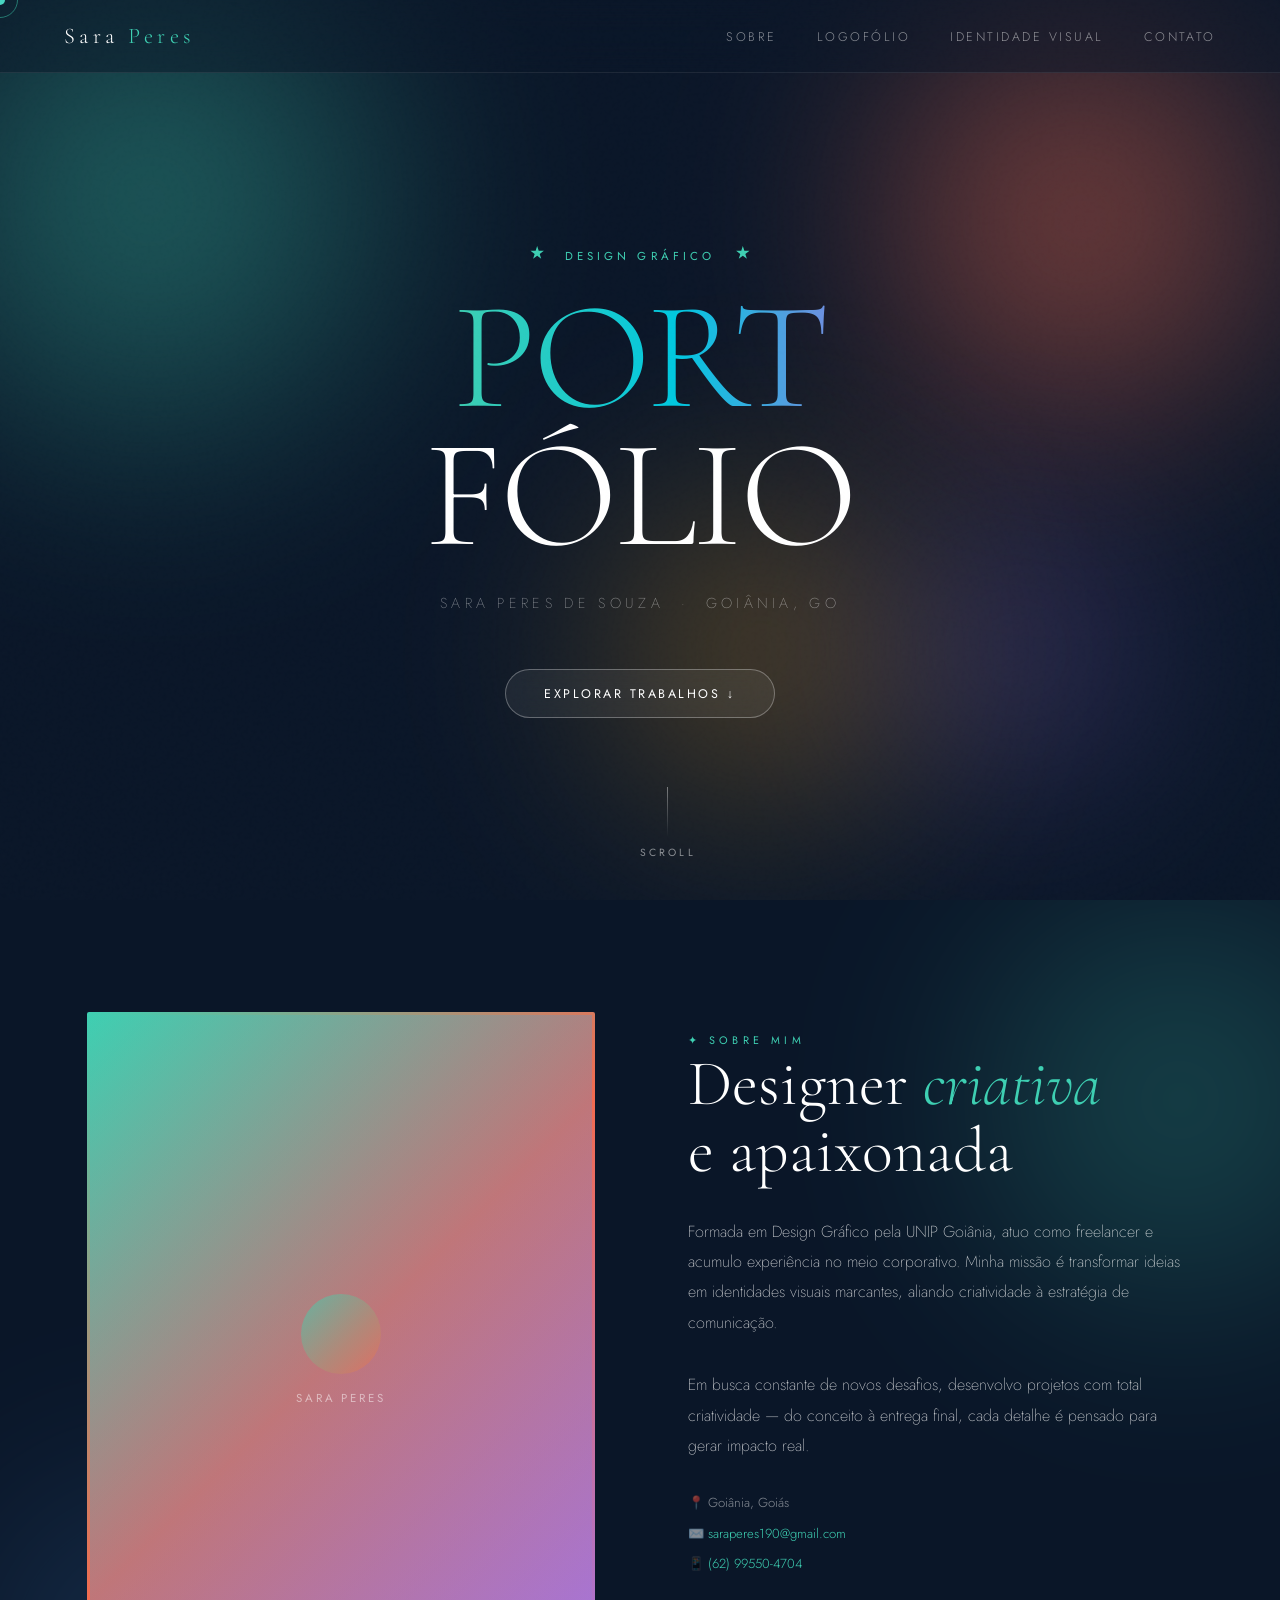
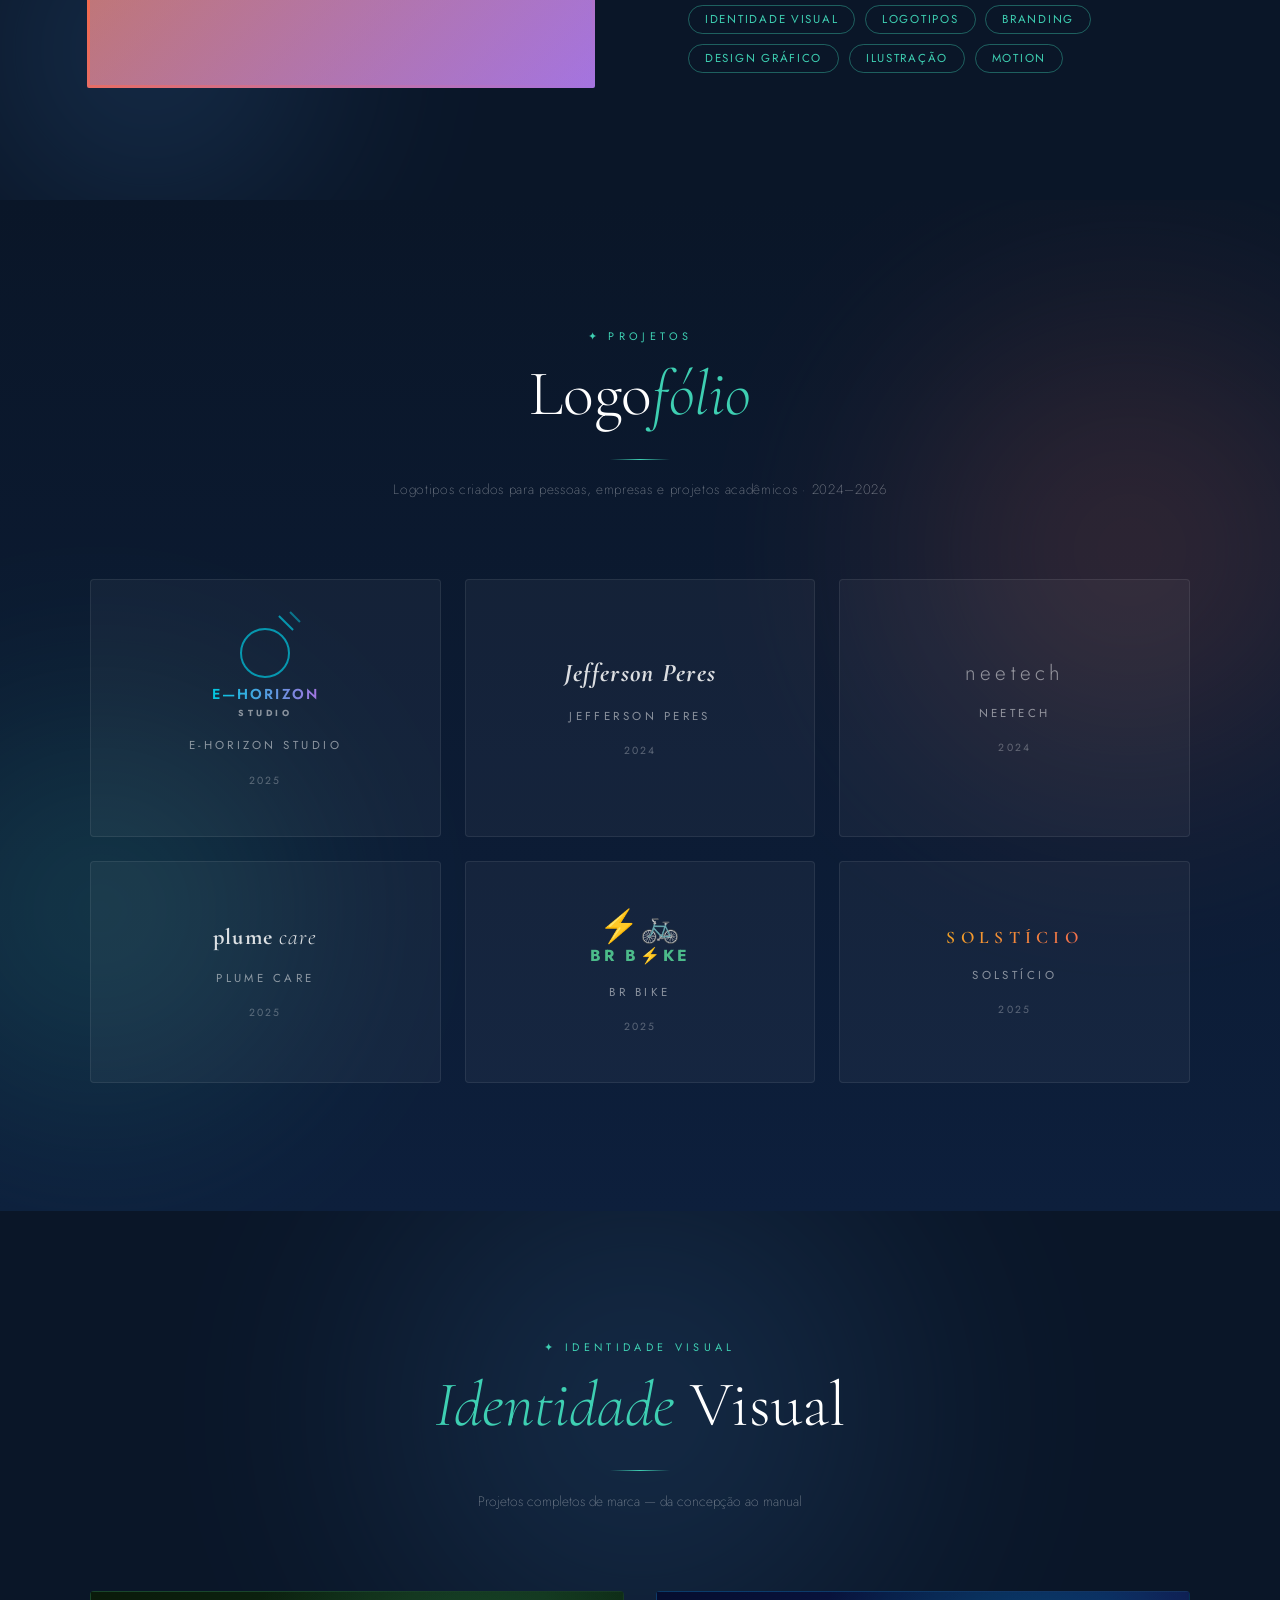
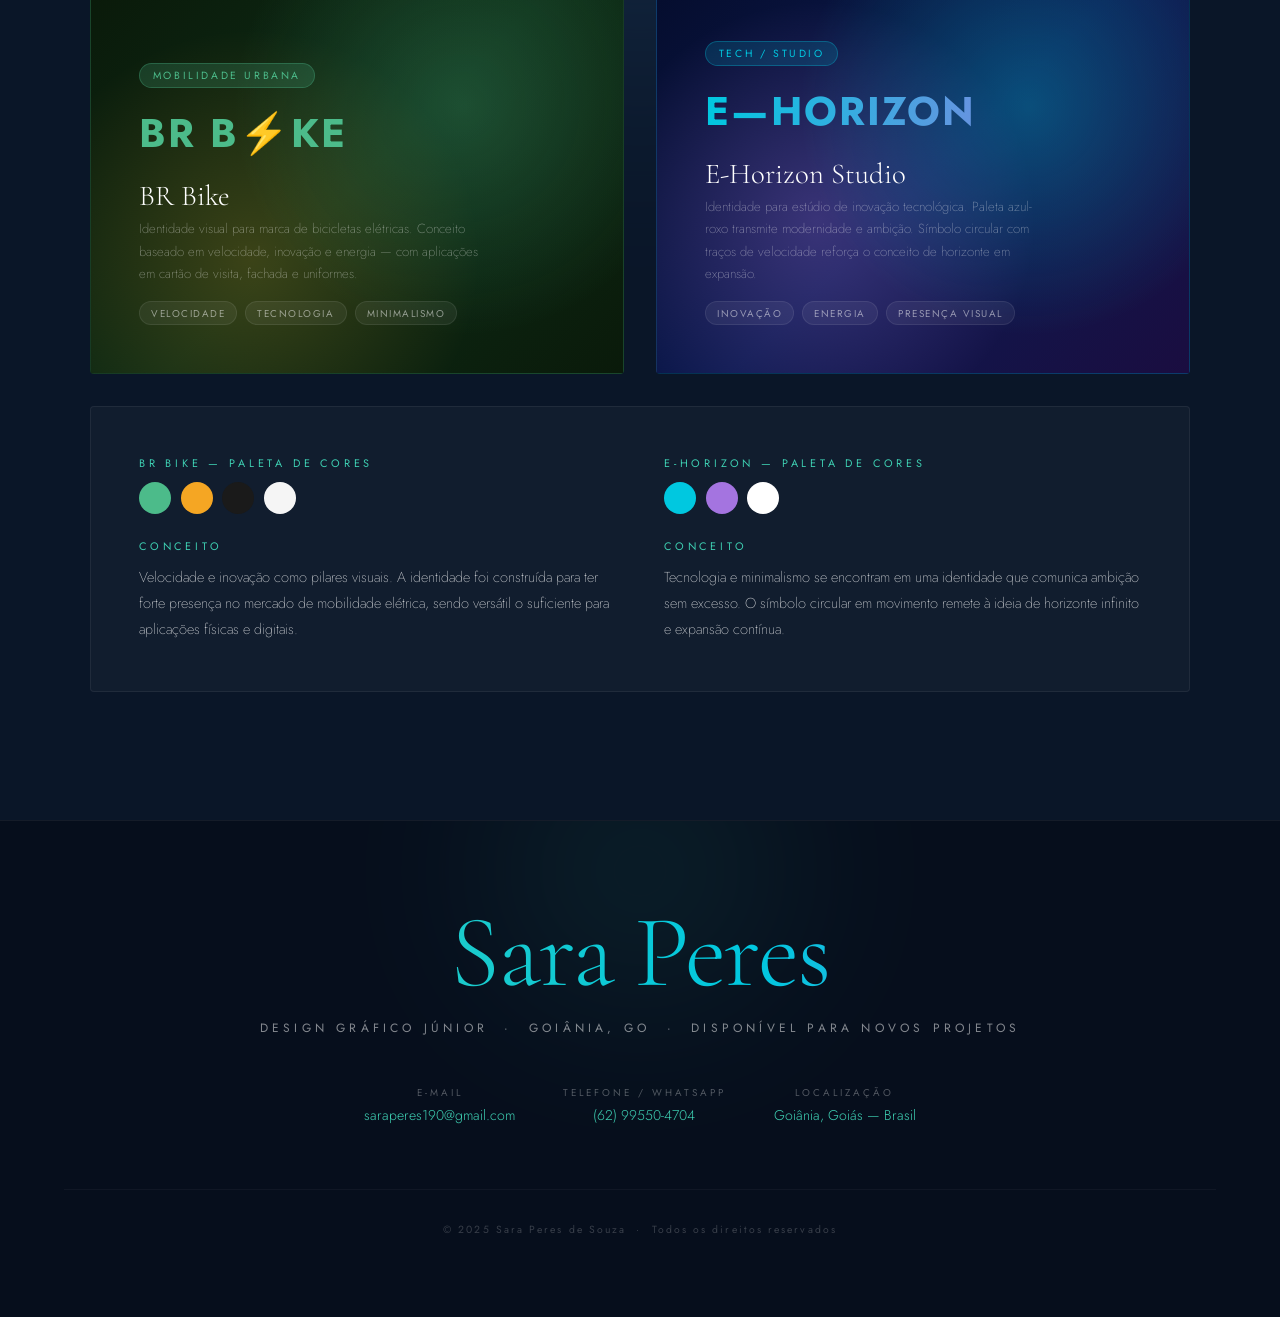
==== index.html @ 72017880 "Portfólio piloto" ====
<!DOCTYPE html>
<html lang="pt-BR">
<head>
  <meta charset="UTF-8" />
  <meta name="viewport" content="width=device-width, initial-scale=1.0" />
  <title>Sara Peres de Souza — Design Gráfico</title>
  <link href="https://fonts.googleapis.com/css2?family=Cormorant+Garamond:ital,wght@0,300;0,400;0,600;1,300&family=Jost:wght@200;300;400;500&display=swap" rel="stylesheet" />
  <style>
    :root {
      --teal: #3ecfb2;
      --cyan: #00c8e0;
      --coral: #f26b50;
      --orange: #f5a623;
      --purple: #a474e0;
      --blue: #4a90d9;
      --yellow: #f5d060;
      --green: #4cbb8a;
      --white: #ffffff;
      --off-white: rgba(255,255,255,0.85);
      --subtle: rgba(255,255,255,0.5);
    }

    *, *::before, *::after { margin: 0; padding: 0; box-sizing: border-box; }

    html { scroll-behavior: smooth; }

    body {
      font-family: 'Jost', sans-serif;
      background: #0a1628;
      color: var(--white);
      overflow-x: hidden;
    }

    /* ─── NOISE TEXTURE OVERLAY ─── */
    body::before {
      content: '';
      position: fixed;
      inset: 0;
      background-image: url("data:image/svg+xml,%3Csvg viewBox='0 0 256 256' xmlns='http://www.w3.org/2000/svg'%3E%3Cfilter id='noise'%3E%3CfeTurbulence type='fractalNoise' baseFrequency='0.9' numOctaves='4' stitchTiles='stitch'/%3E%3C/filter%3E%3Crect width='100%25' height='100%25' filter='url(%23noise)' opacity='0.04'/%3E%3C/svg%3E");
      pointer-events: none;
      z-index: 9999;
      opacity: 0.4;
    }

    /* ─── NAVIGATION ─── */
    nav {
      position: fixed;
      top: 0; left: 0; right: 0;
      z-index: 1000;
      display: flex;
      justify-content: space-between;
      align-items: center;
      padding: 1.4rem 4rem;
      background: rgba(10,22,40,0.5);
      backdrop-filter: blur(20px);
      border-bottom: 1px solid rgba(255,255,255,0.08);
    }

    .nav-logo {
      font-family: 'Cormorant Garamond', serif;
      font-size: 1.4rem;
      font-weight: 300;
      letter-spacing: 0.2em;
      color: var(--white);
      text-decoration: none;
    }
    .nav-logo span { color: var(--teal); }

    .nav-links { display: flex; gap: 2.5rem; list-style: none; }
    .nav-links a {
      font-size: 0.78rem;
      font-weight: 300;
      letter-spacing: 0.2em;
      text-transform: uppercase;
      color: var(--subtle);
      text-decoration: none;
      transition: color 0.3s;
    }
    .nav-links a:hover { color: var(--white); }

    /* ─── SECTIONS ─── */
    section {
      min-height: 100vh;
      display: flex;
      align-items: center;
      justify-content: center;
      position: relative;
      overflow: hidden;
    }

    /* ─── GRADIENT ORBS (reusable mesh background) ─── */
    .orb {
      position: absolute;
      border-radius: 50%;
      filter: blur(90px);
      pointer-events: none;
    }

    /* ─── HERO ─── */
    #hero {
      flex-direction: column;
      text-align: center;
      padding: 8rem 2rem 4rem;
    }

    #hero .orb-1 { width: 700px; height: 700px; background: radial-gradient(circle, #3ecfb2 0%, transparent 70%); top: -150px; left: -200px; opacity: 0.45; }
    #hero .orb-2 { width: 600px; height: 600px; background: radial-gradient(circle, #f26b50 0%, transparent 70%); top: -80px; right: -100px; opacity: 0.55; }
    #hero .orb-3 { width: 500px; height: 500px; background: radial-gradient(circle, #f5a623 0%, transparent 70%); bottom: 0; left: 40%; opacity: 0.35; }
    #hero .orb-4 { width: 400px; height: 400px; background: radial-gradient(circle, #a474e0 0%, transparent 70%); bottom: 50px; right: 5%; opacity: 0.3; }

    .hero-eyebrow {
      font-size: 0.72rem;
      letter-spacing: 0.35em;
      text-transform: uppercase;
      color: var(--teal);
      margin-bottom: 1.5rem;
      opacity: 0;
      animation: fadeUp 0.8s 0.2s forwards;
    }

    .hero-title {
      font-family: 'Cormorant Garamond', serif;
      font-size: clamp(5rem, 12vw, 11rem);
      font-weight: 300;
      line-height: 0.9;
      letter-spacing: -0.02em;
      color: var(--white);
      opacity: 0;
      animation: fadeUp 0.9s 0.4s forwards;
    }

    .hero-title .accent { color: var(--teal); font-style: italic; }

    .hero-subtitle {
      font-size: 0.9rem;
      font-weight: 200;
      letter-spacing: 0.3em;
      text-transform: uppercase;
      color: var(--subtle);
      margin-top: 1.8rem;
      opacity: 0;
      animation: fadeUp 0.9s 0.6s forwards;
    }

    .hero-cta {
      display: inline-flex;
      align-items: center;
      gap: 0.7rem;
      margin-top: 3.5rem;
      padding: 0.9rem 2.4rem;
      border: 1px solid rgba(255,255,255,0.3);
      border-radius: 100px;
      font-size: 0.78rem;
      letter-spacing: 0.2em;
      text-transform: uppercase;
      color: var(--white);
      text-decoration: none;
      backdrop-filter: blur(10px);
      background: rgba(255,255,255,0.06);
      transition: all 0.3s;
      opacity: 0;
      animation: fadeUp 0.9s 0.8s forwards;
    }
    .hero-cta:hover { background: rgba(62,207,178,0.2); border-color: var(--teal); }

    .scroll-hint {
      position: absolute;
      bottom: 2.5rem;
      left: 50%;
      transform: translateX(-50%);
      display: flex;
      flex-direction: column;
      align-items: center;
      gap: 0.5rem;
      font-size: 0.65rem;
      letter-spacing: 0.3em;
      text-transform: uppercase;
      color: var(--subtle);
      opacity: 0;
      animation: fadeUp 1s 1.2s forwards;
    }
    .scroll-line {
      width: 1px; height: 50px;
      background: linear-gradient(to bottom, rgba(255,255,255,0.4), transparent);
      animation: scrollPulse 2s infinite;
    }

    /* ─── SOBRE MIM ─── */
    #sobre {
      padding: 6rem 4rem;
      background: #0a1628;
    }
    #sobre .orb-1 { width: 600px; height: 600px; background: radial-gradient(circle, #3ecfb2 0%, transparent 70%); top: -100px; right: -200px; opacity: 0.3; }
    #sobre .orb-2 { width: 500px; height: 500px; background: radial-gradient(circle, #4a90d9 0%, transparent 70%); bottom: -100px; left: -100px; opacity: 0.25; }

    .sobre-grid {
      display: grid;
      grid-template-columns: 1fr 1fr;
      gap: 6rem;
      max-width: 1100px;
      align-items: center;
      position: relative;
      z-index: 1;
    }

    .sobre-img-wrap {
      position: relative;
    }
    .sobre-img-wrap::before {
      content: '';
      position: absolute;
      inset: -3px;
      background: linear-gradient(135deg, var(--teal), var(--coral), var(--purple));
      border-radius: 2px;
      z-index: -1;
    }
    .sobre-img {
      width: 100%;
      aspect-ratio: 3/4;
      object-fit: cover;
      display: block;
      filter: saturate(0.9);
    }
    .sobre-img-placeholder {
      width: 100%;
      aspect-ratio: 3/4;
      background: linear-gradient(135deg, rgba(62,207,178,0.3) 0%, rgba(74,144,217,0.3) 50%, rgba(164,116,224,0.3) 100%);
      display: flex;
      flex-direction: column;
      align-items: center;
      justify-content: center;
      gap: 1rem;
    }

    .sobre-content {}
    .section-label {
      font-size: 0.68rem;
      letter-spacing: 0.4em;
      text-transform: uppercase;
      color: var(--teal);
      margin-bottom: 1.2rem;
    }
    .section-title {
      font-family: 'Cormorant Garamond', serif;
      font-size: clamp(2.5rem, 5vw, 4.5rem);
      font-weight: 300;
      line-height: 1.05;
      margin-bottom: 2rem;
    }
    .section-title em { font-style: italic; color: var(--teal); }

    .sobre-text {
      font-size: 1rem;
      font-weight: 200;
      line-height: 1.9;
      color: var(--off-white);
      margin-bottom: 2rem;
    }

    .sobre-info {
      display: flex;
      flex-direction: column;
      gap: 0.7rem;
      font-size: 0.82rem;
      font-weight: 300;
      color: var(--subtle);
    }
    .sobre-info a { color: var(--teal); text-decoration: none; }
    .sobre-info a:hover { text-decoration: underline; }

    .skills-list {
      display: flex;
      flex-wrap: wrap;
      gap: 0.6rem;
      margin-top: 2rem;
    }
    .skill-tag {
      padding: 0.35rem 1rem;
      border: 1px solid rgba(62,207,178,0.4);
      border-radius: 100px;
      font-size: 0.72rem;
      letter-spacing: 0.15em;
      color: var(--teal);
      text-transform: uppercase;
    }

    /* ─── SECTION DIVIDERS ─── */
    .section-header {
      text-align: center;
      margin-bottom: 5rem;
      position: relative;
      z-index: 1;
    }
    .section-header .section-label { display: block; margin-bottom: 1rem; }
    .section-header .section-title { display: block; }
    .divider-line {
      width: 60px; height: 1px;
      background: linear-gradient(to right, transparent, var(--teal), transparent);
      margin: 1.5rem auto 0;
    }

    /* ─── LOGOFÓLIO ─── */
    #logofólio {
      flex-direction: column;
      padding: 8rem 4rem;
      background: linear-gradient(180deg, #0a1628 0%, #0d1f3c 100%);
    }
    #logofólio .orb-1 { width: 700px; height: 700px; background: radial-gradient(circle, #f26b50 0%, transparent 70%); top: 0; right: -200px; opacity: 0.2; }
    #logofólio .orb-2 { width: 600px; height: 600px; background: radial-gradient(circle, #3ecfb2 0%, transparent 70%); bottom: 0; left: -200px; opacity: 0.2; }

    .logo-grid {
      display: grid;
      grid-template-columns: repeat(3, 1fr);
      gap: 1.5rem;
      max-width: 1100px;
      width: 100%;
      position: relative;
      z-index: 1;
    }

    .logo-card {
      background: rgba(255,255,255,0.04);
      border: 1px solid rgba(255,255,255,0.08);
      border-radius: 4px;
      padding: 3rem 2rem;
      display: flex;
      flex-direction: column;
      align-items: center;
      justify-content: center;
      gap: 1.2rem;
      text-align: center;
      transition: all 0.4s;
      position: relative;
      overflow: hidden;
      cursor: default;
    }
    .logo-card::before {
      content: '';
      position: absolute;
      inset: 0;
      background: linear-gradient(135deg, rgba(62,207,178,0.05) 0%, rgba(242,107,80,0.05) 100%);
      opacity: 0;
      transition: opacity 0.4s;
    }
    .logo-card:hover { transform: translateY(-6px); border-color: rgba(62,207,178,0.3); }
    .logo-card:hover::before { opacity: 1; }

    .logo-visual {
      font-size: 1.5rem;
      font-weight: 700;
      letter-spacing: 0.05em;
      line-height: 1.2;
    }
    .logo-name {
      font-size: 0.72rem;
      letter-spacing: 0.3em;
      text-transform: uppercase;
      color: var(--subtle);
    }
    .logo-year {
      font-size: 0.65rem;
      letter-spacing: 0.2em;
      color: rgba(255,255,255,0.3);
    }

    /* Logo visuals */
    .lv-ehorizon {
      font-family: 'Jost', sans-serif;
      font-weight: 600;
      letter-spacing: 0.12em;
      font-size: 1.1rem;
      background: linear-gradient(90deg, #00c8e0, #a474e0);
      -webkit-background-clip: text;
      -webkit-text-fill-color: transparent;
      background-clip: text;
    }
    .lv-brbike {
      font-family: 'Jost', sans-serif;
      font-weight: 700;
      letter-spacing: 0.08em;
      font-size: 1.2rem;
      color: #4cbb8a;
    }
    .lv-jefferson {
      font-family: 'Cormorant Garamond', serif;
      font-style: italic;
      font-size: 1.6rem;
      color: var(--off-white);
    }
    .lv-plume {
      font-family: 'Cormorant Garamond', serif;
      font-size: 1.4rem;
      color: var(--off-white);
      letter-spacing: 0.05em;
    }
    .lv-neetech {
      font-family: 'Jost', sans-serif;
      font-weight: 300;
      font-size: 1.3rem;
      letter-spacing: 0.2em;
      color: var(--subtle);
    }
    .lv-solsticio {
      font-family: 'Cormorant Garamond', serif;
      font-size: 1.1rem;
      font-weight: 600;
      letter-spacing: 0.3em;
      text-transform: uppercase;
      background: linear-gradient(135deg, #f5a623, #f26b50);
      -webkit-background-clip: text;
      -webkit-text-fill-color: transparent;
      background-clip: text;
    }

    /* ─── IDENTIDADE VISUAL ─── */
    #identidade {
      flex-direction: column;
      padding: 8rem 4rem;
      background: #0a1628;
    }
    #identidade .orb-1 { width: 800px; height: 800px; background: radial-gradient(circle, #4a90d9 0%, transparent 70%); top: -200px; left: 50%; transform: translateX(-50%); opacity: 0.2; }

    .project-cards {
      display: grid;
      grid-template-columns: 1fr 1fr;
      gap: 2rem;
      max-width: 1100px;
      width: 100%;
      position: relative;
      z-index: 1;
    }

    .project-card {
      border-radius: 4px;
      overflow: hidden;
      position: relative;
      cursor: default;
    }

    .project-card-inner {
      position: relative;
      padding: 3rem;
      height: 100%;
      min-height: 380px;
      display: flex;
      flex-direction: column;
      justify-content: flex-end;
      transition: transform 0.5s;
    }
    .project-card:hover .project-card-inner { transform: scale(1.01); }

    .project-bg-brbike {
      background: linear-gradient(135deg, #0a1a0a 0%, #0d2b15 50%, #0a1a0a 100%);
      border: 1px solid rgba(76,187,138,0.2);
    }
    .project-bg-ehorizon {
      background: linear-gradient(135deg, #050d2e 0%, #0d1a50 50%, #1a0d40 100%);
      border: 1px solid rgba(0,200,224,0.2);
    }

    .project-card-deco {
      position: absolute;
      top: 0; left: 0; right: 0; bottom: 0;
      pointer-events: none;
    }

    /* BR Bike deco */
    .deco-brbike {
      background:
        radial-gradient(circle at 70% 30%, rgba(76,187,138,0.25) 0%, transparent 50%),
        radial-gradient(circle at 30% 70%, rgba(245,166,35,0.2) 0%, transparent 50%);
    }
    /* E-Horizon deco */
    .deco-ehorizon {
      background:
        radial-gradient(circle at 70% 30%, rgba(0,200,224,0.3) 0%, transparent 50%),
        radial-gradient(circle at 30% 60%, rgba(164,116,224,0.3) 0%, transparent 50%);
    }

    .project-logo-display {
      font-size: clamp(1.5rem, 3.5vw, 2.5rem);
      font-weight: 700;
      margin-bottom: 1rem;
      letter-spacing: 0.05em;
    }

    .project-tag {
      display: inline-block;
      padding: 0.25rem 0.8rem;
      border-radius: 100px;
      font-size: 0.65rem;
      letter-spacing: 0.25em;
      text-transform: uppercase;
      margin-bottom: 1rem;
    }
    .tag-green { background: rgba(76,187,138,0.2); color: #4cbb8a; border: 1px solid rgba(76,187,138,0.3); }
    .tag-blue { background: rgba(0,200,224,0.15); color: #00c8e0; border: 1px solid rgba(0,200,224,0.3); }

    .project-meta { display: flex; flex-direction: column; gap: 0.35rem; }
    .project-meta-title {
      font-family: 'Cormorant Garamond', serif;
      font-size: 1.8rem;
      font-weight: 300;
    }
    .project-meta-desc {
      font-size: 0.82rem;
      color: var(--subtle);
      font-weight: 200;
      line-height: 1.7;
      max-width: 340px;
    }

    .project-attrs {
      display: flex;
      gap: 0.5rem;
      flex-wrap: wrap;
      margin-top: 1rem;
    }
    .attr-pill {
      padding: 0.2rem 0.7rem;
      border-radius: 100px;
      font-size: 0.62rem;
      letter-spacing: 0.15em;
      text-transform: uppercase;
      background: rgba(255,255,255,0.06);
      color: var(--subtle);
      border: 1px solid rgba(255,255,255,0.08);
    }

    /* ─── PROJETO DETALHES PANEL ─── */
    .project-detail-panel {
      grid-column: 1 / -1;
      border-radius: 4px;
      padding: 3rem;
      background: rgba(255,255,255,0.03);
      border: 1px solid rgba(255,255,255,0.06);
      display: grid;
      grid-template-columns: 1fr 1fr;
      gap: 3rem;
      align-items: start;
    }

    .detail-label {
      font-size: 0.68rem;
      letter-spacing: 0.35em;
      text-transform: uppercase;
      color: var(--teal);
      margin-bottom: 0.7rem;
    }
    .detail-value {
      font-size: 0.9rem;
      font-weight: 200;
      line-height: 1.8;
      color: var(--off-white);
    }

    .palette-dots {
      display: flex;
      gap: 0.6rem;
      align-items: center;
    }
    .palette-dot {
      width: 32px; height: 32px;
      border-radius: 50%;
    }

    /* ─── ANIMAÇÕES ─── */
    @keyframes fadeUp {
      from { opacity: 0; transform: translateY(30px); }
      to { opacity: 1; transform: translateY(0); }
    }
    @keyframes scrollPulse {
      0%, 100% { opacity: 0.3; transform: scaleY(1); }
      50% { opacity: 0.8; transform: scaleY(1.2); }
    }

    .reveal {
      opacity: 0;
      transform: translateY(40px);
      transition: opacity 0.8s ease, transform 0.8s ease;
    }
    .reveal.visible { opacity: 1; transform: translateY(0); }

    /* ─── FOOTER ─── */
    footer {
      background: #060e1c;
      border-top: 1px solid rgba(255,255,255,0.06);
      padding: 5rem 4rem;
      text-align: center;
      position: relative;
      overflow: hidden;
    }
    footer .orb-1 { width: 500px; height: 300px; background: radial-gradient(circle, #3ecfb2 0%, transparent 70%); top: -100px; left: 50%; transform: translateX(-50%); opacity: 0.15; }

    .footer-name {
      font-family: 'Cormorant Garamond', serif;
      font-size: clamp(3rem, 8vw, 7rem);
      font-weight: 300;
      letter-spacing: -0.02em;
      color: var(--white);
      line-height: 1;
      position: relative;
      z-index: 1;
    }
    .footer-tagline {
      font-size: 0.75rem;
      letter-spacing: 0.35em;
      text-transform: uppercase;
      color: var(--subtle);
      margin-top: 1rem;
      margin-bottom: 3rem;
      position: relative;
      z-index: 1;
    }
    .footer-contact {
      display: flex;
      gap: 3rem;
      justify-content: center;
      position: relative;
      z-index: 1;
      flex-wrap: wrap;
    }
    .footer-contact-item {
      display: flex;
      flex-direction: column;
      gap: 0.3rem;
    }
    .footer-contact-label {
      font-size: 0.62rem;
      letter-spacing: 0.3em;
      text-transform: uppercase;
      color: rgba(255,255,255,0.3);
    }
    .footer-contact-value {
      font-size: 0.88rem;
      color: var(--teal);
      text-decoration: none;
      font-weight: 300;
    }
    .footer-contact-value:hover { text-decoration: underline; }

    .footer-bottom {
      margin-top: 4rem;
      padding-top: 2rem;
      border-top: 1px solid rgba(255,255,255,0.04);
      font-size: 0.65rem;
      letter-spacing: 0.2em;
      color: rgba(255,255,255,0.2);
      position: relative;
      z-index: 1;
    }

    /* ─── MOBILE ─── */
    @media (max-width: 768px) {
      nav { padding: 1.2rem 1.5rem; }
      .nav-links { gap: 1.5rem; }
      .nav-links a { font-size: 0.65rem; }
      .sobre-grid { grid-template-columns: 1fr; gap: 2.5rem; }
      .logo-grid { grid-template-columns: 1fr 1fr; }
      .project-cards { grid-template-columns: 1fr; }
      .project-detail-panel { grid-template-columns: 1fr; }
      section { padding-left: 1.5rem; padding-right: 1.5rem; }
      .footer-contact { gap: 2rem; }
    }

    /* ─── CURSOR CUSTOM ─── */
    @media (pointer: fine) {
      body { cursor: none; }
      .cursor {
        width: 10px; height: 10px;
        background: var(--teal);
        border-radius: 50%;
        position: fixed;
        pointer-events: none;
        z-index: 99999;
        transition: transform 0.15s, background 0.3s;
        mix-blend-mode: screen;
      }
      .cursor-ring {
        width: 36px; height: 36px;
        border: 1px solid rgba(62,207,178,0.5);
        border-radius: 50%;
        position: fixed;
        pointer-events: none;
        z-index: 99998;
        transition: transform 0.35s cubic-bezier(0.23,1,0.32,1);
      }
    }

    /* Icons */
    .icon-spark::before {
      content: '✦';
      font-size: 0.9em;
      color: var(--teal);
    }

    /* Animated gradient text */
    .grad-text {
      background: linear-gradient(90deg, var(--teal), var(--cyan), var(--purple), var(--coral), var(--orange), var(--teal));
      background-size: 300% 100%;
      -webkit-background-clip: text;
      -webkit-text-fill-color: transparent;
      background-clip: text;
      animation: gradShift 6s linear infinite;
    }
    @keyframes gradShift {
      0% { background-position: 0% 50%; }
      100% { background-position: 300% 50%; }
    }

    /* Star spark */
    .spark {
      display: inline-block;
      width: 14px; height: 14px;
      background: var(--teal);
      clip-path: polygon(50% 0%, 61% 35%, 98% 35%, 68% 57%, 79% 91%, 50% 70%, 21% 91%, 32% 57%, 2% 35%, 39% 35%);
      animation: spinSpark 4s linear infinite;
    }
    @keyframes spinSpark {
      from { transform: rotate(0deg); }
      to { transform: rotate(360deg); }
    }

    /* BR Bike logo display */
    .lv-brbike-full {
      display: flex;
      flex-direction: column;
      align-items: center;
      gap: 4px;
    }
    .bike-icon {
      font-size: 2rem;
      line-height: 1;
    }
    .bike-text {
      font-family: 'Jost', sans-serif;
      font-weight: 700;
      font-size: 1rem;
      letter-spacing: 0.2em;
      color: #4cbb8a;
    }

    /* E-Horizon logo display */
    .ehorizon-display {
      display: flex;
      flex-direction: column;
      align-items: center;
      gap: 4px;
    }
    .ehorizon-circle {
      width: 50px; height: 50px;
      border: 2px solid rgba(0,200,224,0.7);
      border-radius: 50%;
      position: relative;
      margin-bottom: 4px;
    }
    .ehorizon-circle::after {
      content: '';
      position: absolute;
      top: -8px; right: -8px;
      width: 20px; height: 2px;
      background: rgba(0,200,224,0.7);
      transform: rotate(45deg);
    }
    .ehorizon-circle::before {
      content: '';
      position: absolute;
      top: -14px; right: -14px;
      width: 14px; height: 2px;
      background: rgba(0,200,224,0.5);
      transform: rotate(45deg);
    }
    .ehorizon-text {
      font-family: 'Jost', sans-serif;
      font-weight: 600;
      font-size: 0.9rem;
      letter-spacing: 0.15em;
      background: linear-gradient(90deg, #00c8e0, #a474e0);
      -webkit-background-clip: text;
      -webkit-text-fill-color: transparent;
      background-clip: text;
    }
    .ehorizon-studio {
      font-size: 0.55rem;
      letter-spacing: 0.4em;
      text-transform: uppercase;
      color: rgba(255,255,255,0.5);
    }
  </style>
</head>
<body>

  <!-- Custom Cursor -->
  <div class="cursor" id="cursor"></div>
  <div class="cursor-ring" id="cursorRing"></div>

  <!-- Navigation -->
  <nav>
    <a href="#hero" class="nav-logo">Sara <span>Peres</span></a>
    <ul class="nav-links">
      <li><a href="#sobre">Sobre</a></li>
      <li><a href="#logofólio">Logofólio</a></li>
      <li><a href="#identidade">Identidade Visual</a></li>
      <li><a href="#contato">Contato</a></li>
    </ul>
  </nav>

  <!-- ── HERO ── -->
  <section id="hero">
    <div class="orb orb-1"></div>
    <div class="orb orb-2"></div>
    <div class="orb orb-3"></div>
    <div class="orb orb-4"></div>

    <p class="hero-eyebrow"><span class="spark"></span> &nbsp; Design Gráfico &nbsp; <span class="spark"></span></p>
    <h1 class="hero-title">
      <span class="grad-text">PORT</span><br>
      <span style="color:var(--white)">FÓLIO</span>
    </h1>
    <p class="hero-subtitle">Sara Peres de Souza &nbsp;·&nbsp; Goiânia, GO</p>
    <a href="#sobre" class="hero-cta">Explorar trabalhos ↓</a>

    <div class="scroll-hint">
      <div class="scroll-line"></div>
      scroll
    </div>
  </section>

  <!-- ── SOBRE MIM ── -->
  <section id="sobre">
    <div class="orb orb-1"></div>
    <div class="orb orb-2"></div>
    <div class="sobre-grid reveal">
      <div class="sobre-img-wrap">
        <div class="sobre-img-placeholder">
          <div style="width:80px;height:80px;border-radius:50%;background:linear-gradient(135deg,var(--teal),var(--coral));opacity:0.6;"></div>
          <p style="font-size:0.72rem;letter-spacing:0.25em;text-transform:uppercase;color:var(--subtle);">Sara Peres</p>
        </div>
      </div>
      <div class="sobre-content">
        <span class="section-label">✦ Sobre mim</span>
        <h2 class="section-title">Designer <em>criativa</em><br>e apaixonada</h2>
        <p class="sobre-text">
          Formada em Design Gráfico pela UNIP Goiânia, atuo como freelancer e acumulo experiência no meio corporativo. Minha missão é transformar ideias em identidades visuais marcantes, aliando criatividade à estratégia de comunicação.
        </p>
        <p class="sobre-text">
          Em busca constante de novos desafios, desenvolvo projetos com total criatividade — do conceito à entrega final, cada detalhe é pensado para gerar impacto real.
        </p>
        <div class="sobre-info">
          <span>📍 Goiânia, Goiás</span>
          <span>✉️ <a href="mailto:saraperes190@gmail.com">saraperes190@gmail.com</a></span>
          <span>📱 <a href="tel:+5562995504704">(62) 99550-4704</a></span>
        </div>
        <div class="skills-list">
          <span class="skill-tag">Identidade Visual</span>
          <span class="skill-tag">Logotipos</span>
          <span class="skill-tag">Branding</span>
          <span class="skill-tag">Design Gráfico</span>
          <span class="skill-tag">Ilustração</span>
          <span class="skill-tag">Motion</span>
        </div>
      </div>
    </div>
  </section>

  <!-- ── LOGOFÓLIO ── -->
  <section id="logofólio" style="flex-direction:column;">
    <div class="orb orb-1"></div>
    <div class="orb orb-2"></div>

    <div class="section-header reveal">
      <span class="section-label">✦ Projetos</span>
      <h2 class="section-title">Logo<em>fólio</em></h2>
      <div class="divider-line"></div>
      <p style="font-size:0.85rem;color:var(--subtle);font-weight:200;margin-top:1.2rem;letter-spacing:0.05em;">
        Logotipos criados para pessoas, empresas e projetos acadêmicos · 2024–2026
      </p>
    </div>

    <div class="logo-grid reveal">

      <div class="logo-card">
        <div class="logo-visual">
          <div class="ehorizon-display">
            <div class="ehorizon-circle"></div>
            <div class="ehorizon-text">E—HORIZON</div>
            <div class="ehorizon-studio">Studio</div>
          </div>
        </div>
        <div class="logo-name">E-Horizon Studio</div>
        <div class="logo-year">2025</div>
      </div>

      <div class="logo-card">
        <div class="logo-visual lv-jefferson">Jefferson Peres</div>
        <div class="logo-name">Jefferson Peres</div>
        <div class="logo-year">2024</div>
      </div>

      <div class="logo-card">
        <div class="logo-visual">
          <div class="lv-neetech">neetech</div>
        </div>
        <div class="logo-name">Neetech</div>
        <div class="logo-year">2024</div>
      </div>

      <div class="logo-card">
        <div class="logo-visual lv-plume">plume <span style="font-style:italic;font-weight:300;">care</span></div>
        <div class="logo-name">Plume Care</div>
        <div class="logo-year">2025</div>
      </div>

      <div class="logo-card">
        <div class="logo-visual">
          <div class="lv-brbike-full">
            <div class="bike-icon" style="color:#4cbb8a;">⚡🚲</div>
            <div class="bike-text">BR B⚡KE</div>
          </div>
        </div>
        <div class="logo-name">BR Bike</div>
        <div class="logo-year">2025</div>
      </div>

      <div class="logo-card">
        <div class="logo-visual lv-solsticio">SOLSTÍCIO</div>
        <div class="logo-name">Solstício</div>
        <div class="logo-year">2025</div>
      </div>

    </div>
  </section>

  <!-- ── IDENTIDADE VISUAL ── -->
  <section id="identidade" style="flex-direction:column;">
    <div class="orb orb-1"></div>

    <div class="section-header reveal">
      <span class="section-label">✦ Identidade Visual</span>
      <h2 class="section-title"><em>Identidade</em> Visual</h2>
      <div class="divider-line"></div>
      <p style="font-size:0.85rem;color:var(--subtle);font-weight:200;margin-top:1.2rem;">
        Projetos completos de marca — da concepção ao manual
      </p>
    </div>

    <div class="project-cards reveal">

      <!-- BR Bike -->
      <div class="project-card">
        <div class="project-card-inner project-bg-brbike">
          <div class="project-card-deco deco-brbike"></div>
          <div style="position:relative;z-index:1;">
            <span class="project-tag tag-green">Mobilidade Urbana</span>
            <div class="project-logo-display" style="color:#4cbb8a;">BR B⚡KE</div>
            <div class="project-meta">
              <div class="project-meta-title">BR Bike</div>
              <div class="project-meta-desc">
                Identidade visual para marca de bicicletas elétricas. Conceito baseado em velocidade, inovação e energia — com aplicações em cartão de visita, fachada e uniformes.
              </div>
            </div>
            <div class="project-attrs">
              <span class="attr-pill">Velocidade</span>
              <span class="attr-pill">Tecnologia</span>
              <span class="attr-pill">Minimalismo</span>
            </div>
          </div>
        </div>
      </div>

      <!-- E-Horizon -->
      <div class="project-card">
        <div class="project-card-inner project-bg-ehorizon">
          <div class="project-card-deco deco-ehorizon"></div>
          <div style="position:relative;z-index:1;">
            <span class="project-tag tag-blue">Tech / Studio</span>
            <div class="project-logo-display" style="background:linear-gradient(90deg,#00c8e0,#a474e0);-webkit-background-clip:text;-webkit-text-fill-color:transparent;background-clip:text;">E—HORIZON</div>
            <div class="project-meta">
              <div class="project-meta-title">E-Horizon Studio</div>
              <div class="project-meta-desc">
                Identidade para estúdio de inovação tecnológica. Paleta azul-roxo transmite modernidade e ambição. Símbolo circular com traços de velocidade reforça o conceito de horizonte em expansão.
              </div>
            </div>
            <div class="project-attrs">
              <span class="attr-pill">Inovação</span>
              <span class="attr-pill">Energia</span>
              <span class="attr-pill">Presença visual</span>
            </div>
          </div>
        </div>
      </div>

      <!-- Detail panels -->
      <div class="project-detail-panel">
        <div>
          <div class="detail-label">BR Bike — Paleta de cores</div>
          <div class="palette-dots" style="margin-bottom:1.5rem;">
            <div class="palette-dot" style="background:#4cbb8a;" title="Verde"></div>
            <div class="palette-dot" style="background:#f5a623;" title="Amarelo"></div>
            <div class="palette-dot" style="background:#1a1a1a;" title="Cinza escuro"></div>
            <div class="palette-dot" style="background:#f5f5f5;border:1px solid rgba(255,255,255,0.1);" title="Branco"></div>
          </div>
          <div class="detail-label">Conceito</div>
          <div class="detail-value">Velocidade e inovação como pilares visuais. A identidade foi construída para ter forte presença no mercado de mobilidade elétrica, sendo versátil o suficiente para aplicações físicas e digitais.</div>
        </div>
        <div>
          <div class="detail-label">E-Horizon — Paleta de cores</div>
          <div class="palette-dots" style="margin-bottom:1.5rem;">
            <div class="palette-dot" style="background:#00c8e0;" title="Ciano"></div>
            <div class="palette-dot" style="background:#a474e0;" title="Roxo"></div>
            <div class="palette-dot" style="background:#ffffff;border:1px solid rgba(255,255,255,0.1);" title="Branco"></div>
          </div>
          <div class="detail-label">Conceito</div>
          <div class="detail-value">Tecnologia e minimalismo se encontram em uma identidade que comunica ambição sem excesso. O símbolo circular em movimento remete à ideia de horizonte infinito e expansão contínua.</div>
        </div>
      </div>

    </div>
  </section>

  <!-- ── FOOTER / CONTATO ── -->
  <footer id="contato">
    <div class="orb orb-1"></div>
    <div class="footer-name grad-text">Sara Peres</div>
    <p class="footer-tagline">Design gráfico júnior &nbsp;·&nbsp; Goiânia, GO &nbsp;·&nbsp; Disponível para novos projetos</p>
    <div class="footer-contact">
      <div class="footer-contact-item">
        <span class="footer-contact-label">E-mail</span>
        <a href="mailto:saraperes190@gmail.com" class="footer-contact-value">saraperes190@gmail.com</a>
      </div>
      <div class="footer-contact-item">
        <span class="footer-contact-label">Telefone / WhatsApp</span>
        <a href="https://wa.me/5562995504704" class="footer-contact-value">(62) 99550-4704</a>
      </div>
      <div class="footer-contact-item">
        <span class="footer-contact-label">Localização</span>
        <span class="footer-contact-value" style="cursor:default;">Goiânia, Goiás — Brasil</span>
      </div>
    </div>
    <div class="footer-bottom">
      © 2025 Sara Peres de Souza &nbsp;·&nbsp; Todos os direitos reservados
    </div>
  </footer>

  <script>
    // ─── Cursor ───
    const cursor = document.getElementById('cursor');
    const ring = document.getElementById('cursorRing');
    if (cursor && ring && window.matchMedia('(pointer: fine)').matches) {
      let mx = 0, my = 0, rx = 0, ry = 0;
      window.addEventListener('mousemove', e => { mx = e.clientX; my = e.clientY; });
      (function loop() {
        rx += (mx - rx) * 0.12;
        ry += (my - ry) * 0.12;
        cursor.style.left = mx - 5 + 'px';
        cursor.style.top = my - 5 + 'px';
        ring.style.left = rx - 18 + 'px';
        ring.style.top = ry - 18 + 'px';
        requestAnimationFrame(loop);
      })();
    }

    // ─── Scroll reveal ───
    const revealEls = document.querySelectorAll('.reveal');
    const io = new IntersectionObserver((entries) => {
      entries.forEach(e => { if (e.isIntersecting) { e.target.classList.add('visible'); io.unobserve(e.target); } });
    }, { threshold: 0.12 });
    revealEls.forEach(el => io.observe(el));

    // ─── Active nav highlight ───
    const sections = document.querySelectorAll('section, footer');
    const navLinks = document.querySelectorAll('.nav-links a');
    const sectionObserver = new IntersectionObserver((entries) => {
      entries.forEach(e => {
        if (e.isIntersecting) {
          navLinks.forEach(a => {
            a.style.color = a.getAttribute('href') === '#' + e.target.id ? 'var(--white)' : '';
          });
        }
      });
    }, { threshold: 0.4 });
    sections.forEach(s => sectionObserver.observe(s));
  </script>
</body>
</html>
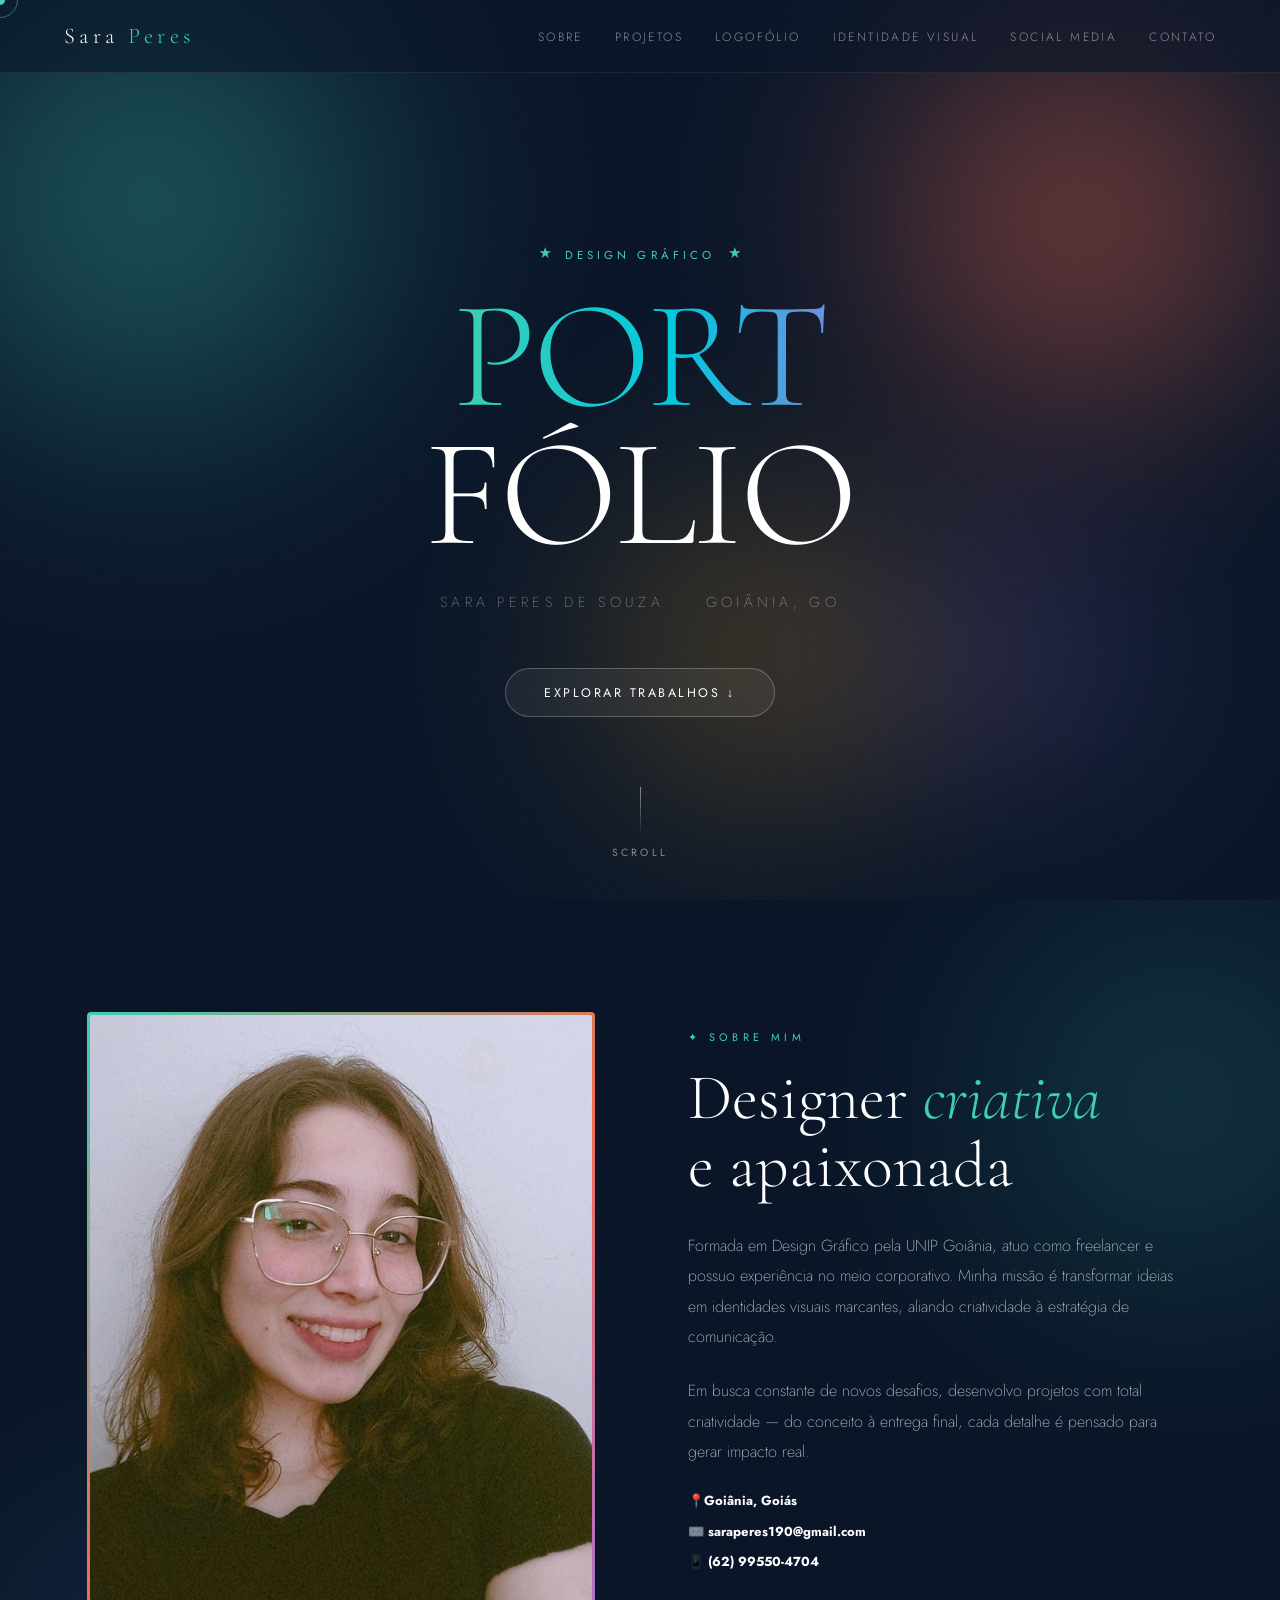
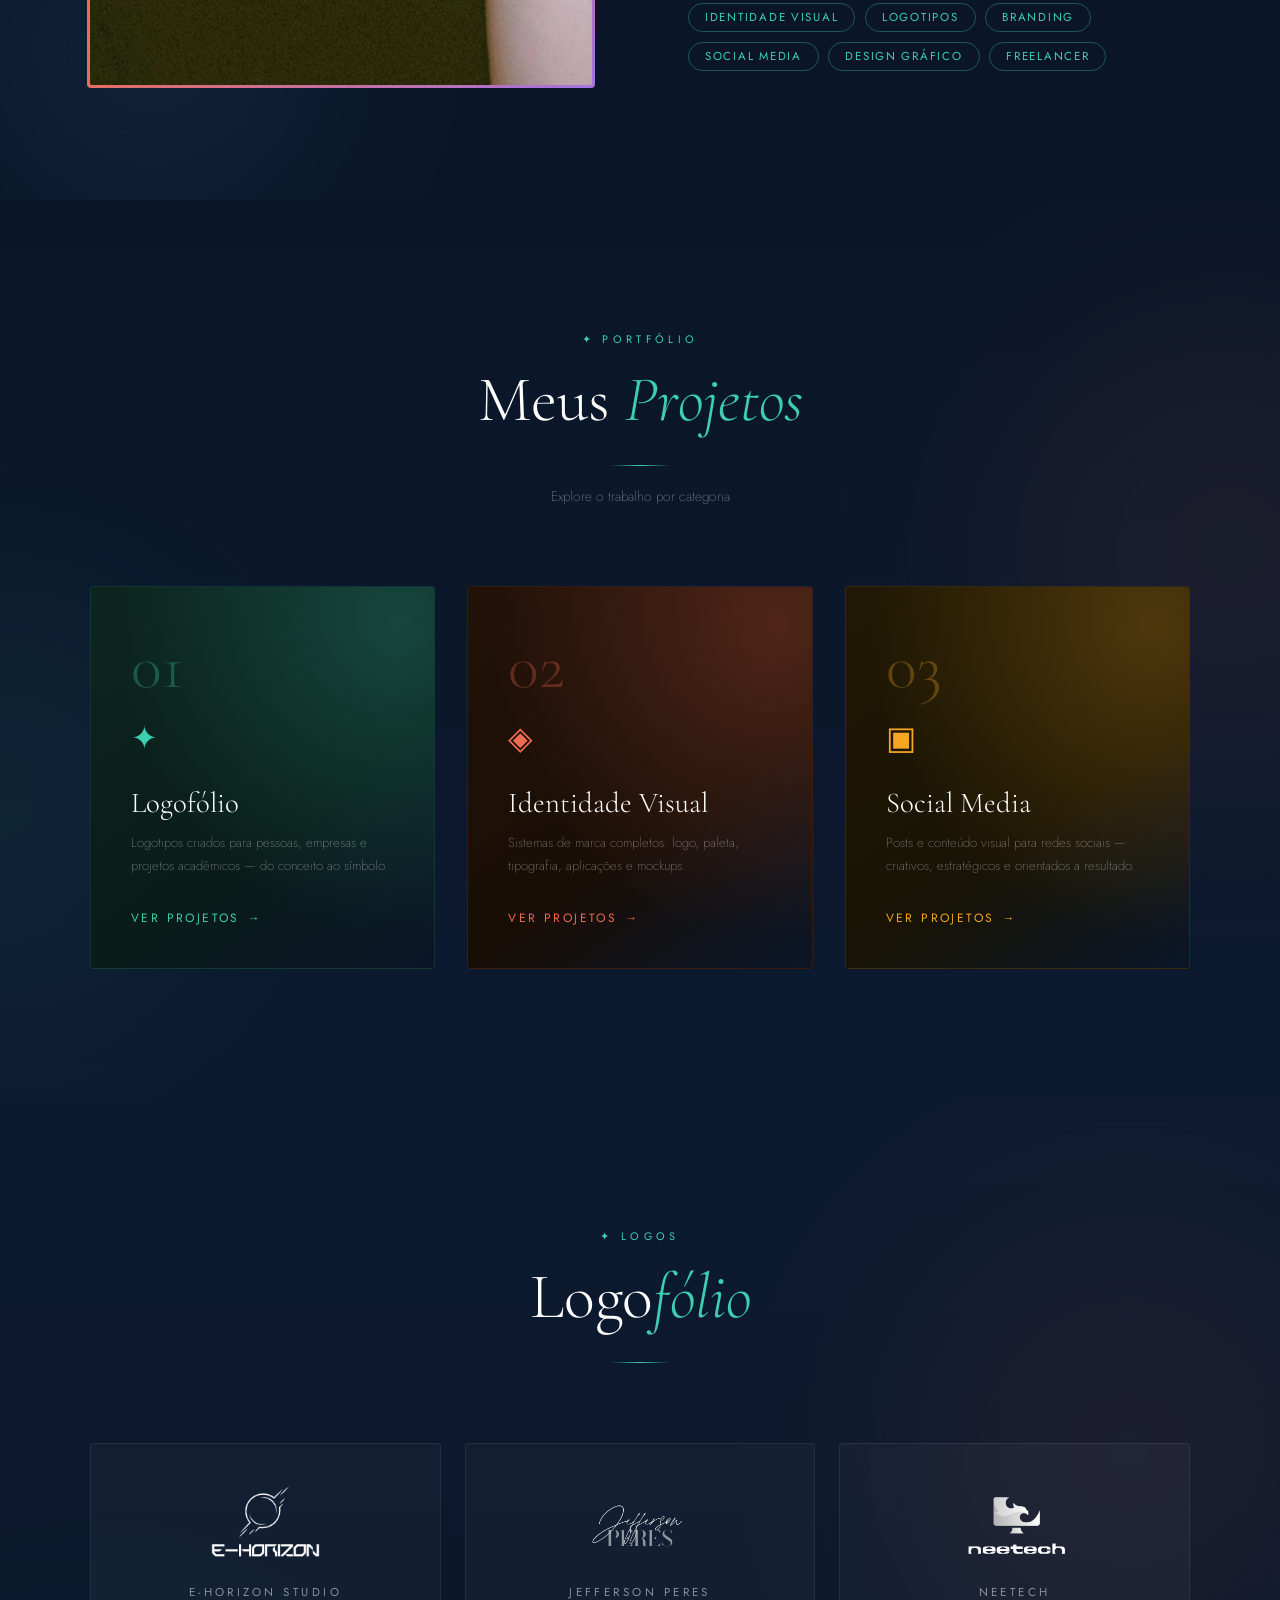
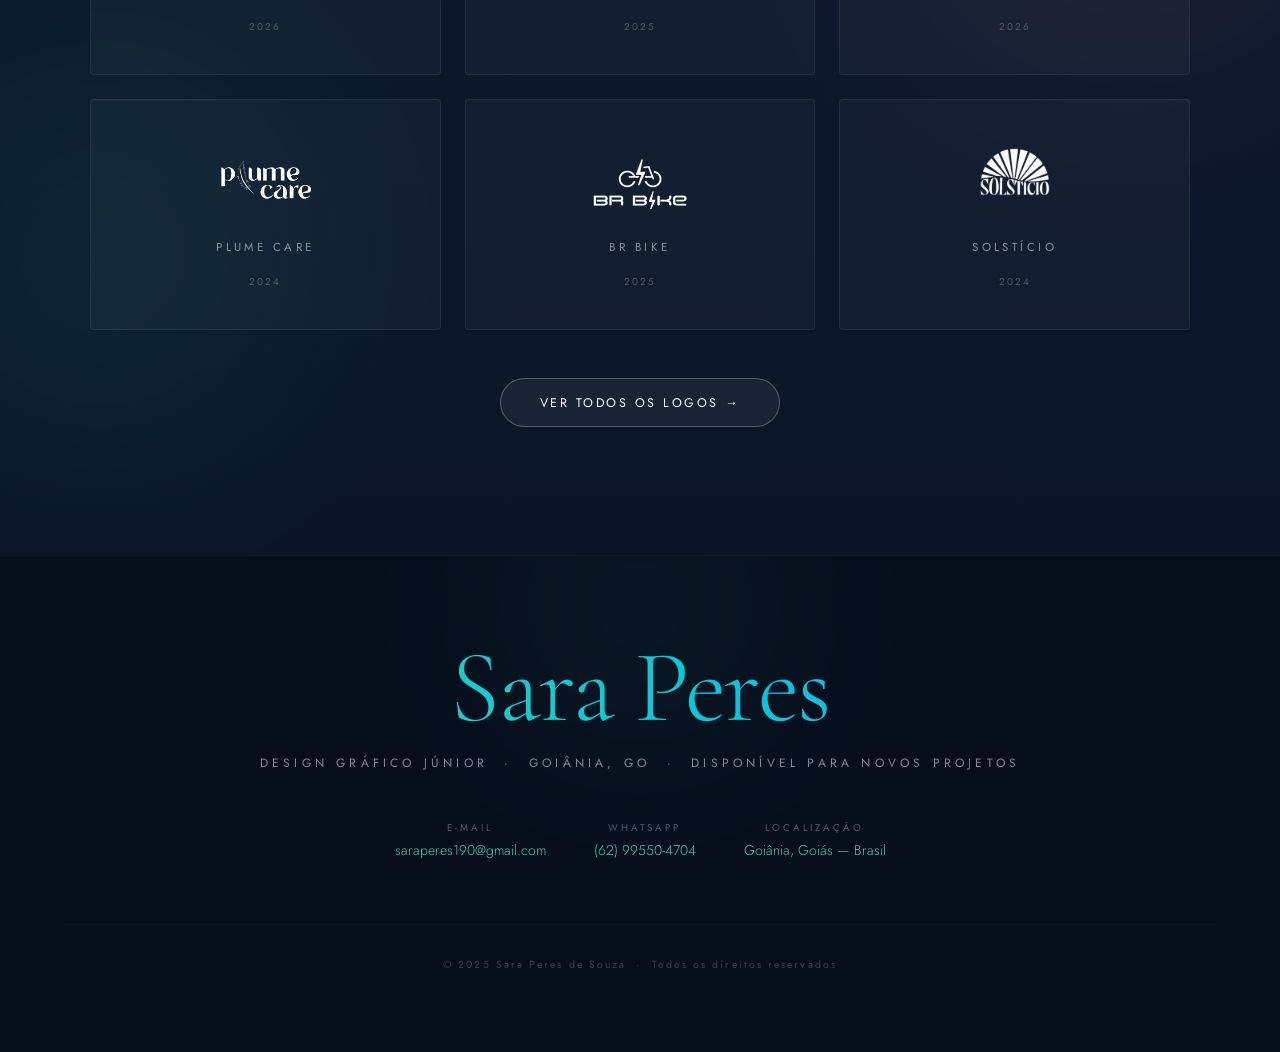
==== commit f99f7af0: "Site final" ====
--- a/index.html
+++ b/index.html
@@ -7,1079 +7,279 @@
   <link href="https://fonts.googleapis.com/css2?family=Cormorant+Garamond:ital,wght@0,300;0,400;0,600;1,300&family=Jost:wght@200;300;400;500&display=swap" rel="stylesheet" />
   <style>
     :root {
-      --teal: #3ecfb2;
-      --cyan: #00c8e0;
-      --coral: #f26b50;
-      --orange: #f5a623;
-      --purple: #a474e0;
-      --blue: #4a90d9;
-      --yellow: #f5d060;
-      --green: #4cbb8a;
-      --white: #ffffff;
-      --off-white: rgba(255,255,255,0.85);
-      --subtle: rgba(255,255,255,0.5);
+      --teal:#3ecfb2;--cyan:#00c8e0;--coral:#f26b50;
+      --orange:#f5a623;--purple:#a474e0;
+      --off-white:rgba(255,255,255,0.85);--subtle:rgba(255,255,255,0.5);
     }
-
-    *, *::before, *::after { margin: 0; padding: 0; box-sizing: border-box; }
-
-    html { scroll-behavior: smooth; }
-
-    body {
-      font-family: 'Jost', sans-serif;
-      background: #0a1628;
-      color: var(--white);
-      overflow-x: hidden;
-    }
-
-    /* ─── NOISE TEXTURE OVERLAY ─── */
-    body::before {
-      content: '';
-      position: fixed;
-      inset: 0;
-      background-image: url("data:image/svg+xml,%3Csvg viewBox='0 0 256 256' xmlns='http://www.w3.org/2000/svg'%3E%3Cfilter id='noise'%3E%3CfeTurbulence type='fractalNoise' baseFrequency='0.9' numOctaves='4' stitchTiles='stitch'/%3E%3C/filter%3E%3Crect width='100%25' height='100%25' filter='url(%23noise)' opacity='0.04'/%3E%3C/svg%3E");
-      pointer-events: none;
-      z-index: 9999;
-      opacity: 0.4;
-    }
-
-    /* ─── NAVIGATION ─── */
-    nav {
-      position: fixed;
-      top: 0; left: 0; right: 0;
-      z-index: 1000;
-      display: flex;
-      justify-content: space-between;
-      align-items: center;
-      padding: 1.4rem 4rem;
-      background: rgba(10,22,40,0.5);
-      backdrop-filter: blur(20px);
-      border-bottom: 1px solid rgba(255,255,255,0.08);
-    }
-
-    .nav-logo {
-      font-family: 'Cormorant Garamond', serif;
-      font-size: 1.4rem;
-      font-weight: 300;
-      letter-spacing: 0.2em;
-      color: var(--white);
-      text-decoration: none;
-    }
-    .nav-logo span { color: var(--teal); }
-
-    .nav-links { display: flex; gap: 2.5rem; list-style: none; }
-    .nav-links a {
-      font-size: 0.78rem;
-      font-weight: 300;
-      letter-spacing: 0.2em;
-      text-transform: uppercase;
-      color: var(--subtle);
-      text-decoration: none;
-      transition: color 0.3s;
-    }
-    .nav-links a:hover { color: var(--white); }
-
-    /* ─── SECTIONS ─── */
-    section {
-      min-height: 100vh;
-      display: flex;
-      align-items: center;
-      justify-content: center;
-      position: relative;
-      overflow: hidden;
-    }
-
-    /* ─── GRADIENT ORBS (reusable mesh background) ─── */
-    .orb {
-      position: absolute;
-      border-radius: 50%;
-      filter: blur(90px);
-      pointer-events: none;
-    }
-
-    /* ─── HERO ─── */
-    #hero {
-      flex-direction: column;
-      text-align: center;
-      padding: 8rem 2rem 4rem;
-    }
-
-    #hero .orb-1 { width: 700px; height: 700px; background: radial-gradient(circle, #3ecfb2 0%, transparent 70%); top: -150px; left: -200px; opacity: 0.45; }
-    #hero .orb-2 { width: 600px; height: 600px; background: radial-gradient(circle, #f26b50 0%, transparent 70%); top: -80px; right: -100px; opacity: 0.55; }
-    #hero .orb-3 { width: 500px; height: 500px; background: radial-gradient(circle, #f5a623 0%, transparent 70%); bottom: 0; left: 40%; opacity: 0.35; }
-    #hero .orb-4 { width: 400px; height: 400px; background: radial-gradient(circle, #a474e0 0%, transparent 70%); bottom: 50px; right: 5%; opacity: 0.3; }
-
-    .hero-eyebrow {
-      font-size: 0.72rem;
-      letter-spacing: 0.35em;
-      text-transform: uppercase;
-      color: var(--teal);
-      margin-bottom: 1.5rem;
-      opacity: 0;
-      animation: fadeUp 0.8s 0.2s forwards;
-    }
-
-    .hero-title {
-      font-family: 'Cormorant Garamond', serif;
-      font-size: clamp(5rem, 12vw, 11rem);
-      font-weight: 300;
-      line-height: 0.9;
-      letter-spacing: -0.02em;
-      color: var(--white);
-      opacity: 0;
-      animation: fadeUp 0.9s 0.4s forwards;
-    }
-
-    .hero-title .accent { color: var(--teal); font-style: italic; }
-
-    .hero-subtitle {
-      font-size: 0.9rem;
-      font-weight: 200;
-      letter-spacing: 0.3em;
-      text-transform: uppercase;
-      color: var(--subtle);
-      margin-top: 1.8rem;
-      opacity: 0;
-      animation: fadeUp 0.9s 0.6s forwards;
-    }
-
-    .hero-cta {
-      display: inline-flex;
-      align-items: center;
-      gap: 0.7rem;
-      margin-top: 3.5rem;
-      padding: 0.9rem 2.4rem;
-      border: 1px solid rgba(255,255,255,0.3);
-      border-radius: 100px;
-      font-size: 0.78rem;
-      letter-spacing: 0.2em;
-      text-transform: uppercase;
-      color: var(--white);
-      text-decoration: none;
-      backdrop-filter: blur(10px);
-      background: rgba(255,255,255,0.06);
-      transition: all 0.3s;
-      opacity: 0;
-      animation: fadeUp 0.9s 0.8s forwards;
-    }
-    .hero-cta:hover { background: rgba(62,207,178,0.2); border-color: var(--teal); }
-
-    .scroll-hint {
-      position: absolute;
-      bottom: 2.5rem;
-      left: 50%;
-      transform: translateX(-50%);
-      display: flex;
-      flex-direction: column;
-      align-items: center;
-      gap: 0.5rem;
-      font-size: 0.65rem;
-      letter-spacing: 0.3em;
-      text-transform: uppercase;
-      color: var(--subtle);
-      opacity: 0;
-      animation: fadeUp 1s 1.2s forwards;
-    }
-    .scroll-line {
-      width: 1px; height: 50px;
-      background: linear-gradient(to bottom, rgba(255,255,255,0.4), transparent);
-      animation: scrollPulse 2s infinite;
-    }
-
-    /* ─── SOBRE MIM ─── */
-    #sobre {
-      padding: 6rem 4rem;
-      background: #0a1628;
-    }
-    #sobre .orb-1 { width: 600px; height: 600px; background: radial-gradient(circle, #3ecfb2 0%, transparent 70%); top: -100px; right: -200px; opacity: 0.3; }
-    #sobre .orb-2 { width: 500px; height: 500px; background: radial-gradient(circle, #4a90d9 0%, transparent 70%); bottom: -100px; left: -100px; opacity: 0.25; }
-
-    .sobre-grid {
-      display: grid;
-      grid-template-columns: 1fr 1fr;
-      gap: 6rem;
-      max-width: 1100px;
-      align-items: center;
-      position: relative;
-      z-index: 1;
-    }
-
-    .sobre-img-wrap {
-      position: relative;
-    }
-    .sobre-img-wrap::before {
-      content: '';
-      position: absolute;
-      inset: -3px;
-      background: linear-gradient(135deg, var(--teal), var(--coral), var(--purple));
-      border-radius: 2px;
-      z-index: -1;
-    }
-    .sobre-img {
-      width: 100%;
-      aspect-ratio: 3/4;
-      object-fit: cover;
-      display: block;
-      filter: saturate(0.9);
-    }
-    .sobre-img-placeholder {
-      width: 100%;
-      aspect-ratio: 3/4;
-      background: linear-gradient(135deg, rgba(62,207,178,0.3) 0%, rgba(74,144,217,0.3) 50%, rgba(164,116,224,0.3) 100%);
-      display: flex;
-      flex-direction: column;
-      align-items: center;
-      justify-content: center;
-      gap: 1rem;
-    }
-
-    .sobre-content {}
-    .section-label {
-      font-size: 0.68rem;
-      letter-spacing: 0.4em;
-      text-transform: uppercase;
-      color: var(--teal);
-      margin-bottom: 1.2rem;
-    }
-    .section-title {
-      font-family: 'Cormorant Garamond', serif;
-      font-size: clamp(2.5rem, 5vw, 4.5rem);
-      font-weight: 300;
-      line-height: 1.05;
-      margin-bottom: 2rem;
-    }
-    .section-title em { font-style: italic; color: var(--teal); }
-
-    .sobre-text {
-      font-size: 1rem;
-      font-weight: 200;
-      line-height: 1.9;
-      color: var(--off-white);
-      margin-bottom: 2rem;
-    }
-
-    .sobre-info {
-      display: flex;
-      flex-direction: column;
-      gap: 0.7rem;
-      font-size: 0.82rem;
-      font-weight: 300;
-      color: var(--subtle);
-    }
-    .sobre-info a { color: var(--teal); text-decoration: none; }
-    .sobre-info a:hover { text-decoration: underline; }
-
-    .skills-list {
-      display: flex;
-      flex-wrap: wrap;
-      gap: 0.6rem;
-      margin-top: 2rem;
-    }
-    .skill-tag {
-      padding: 0.35rem 1rem;
-      border: 1px solid rgba(62,207,178,0.4);
-      border-radius: 100px;
-      font-size: 0.72rem;
-      letter-spacing: 0.15em;
-      color: var(--teal);
-      text-transform: uppercase;
-    }
-
-    /* ─── SECTION DIVIDERS ─── */
-    .section-header {
-      text-align: center;
-      margin-bottom: 5rem;
-      position: relative;
-      z-index: 1;
-    }
-    .section-header .section-label { display: block; margin-bottom: 1rem; }
-    .section-header .section-title { display: block; }
-    .divider-line {
-      width: 60px; height: 1px;
-      background: linear-gradient(to right, transparent, var(--teal), transparent);
-      margin: 1.5rem auto 0;
-    }
-
-    /* ─── LOGOFÓLIO ─── */
-    #logofólio {
-      flex-direction: column;
-      padding: 8rem 4rem;
-      background: linear-gradient(180deg, #0a1628 0%, #0d1f3c 100%);
-    }
-    #logofólio .orb-1 { width: 700px; height: 700px; background: radial-gradient(circle, #f26b50 0%, transparent 70%); top: 0; right: -200px; opacity: 0.2; }
-    #logofólio .orb-2 { width: 600px; height: 600px; background: radial-gradient(circle, #3ecfb2 0%, transparent 70%); bottom: 0; left: -200px; opacity: 0.2; }
-
-    .logo-grid {
-      display: grid;
-      grid-template-columns: repeat(3, 1fr);
-      gap: 1.5rem;
-      max-width: 1100px;
-      width: 100%;
-      position: relative;
-      z-index: 1;
-    }
-
-    .logo-card {
-      background: rgba(255,255,255,0.04);
-      border: 1px solid rgba(255,255,255,0.08);
-      border-radius: 4px;
-      padding: 3rem 2rem;
-      display: flex;
-      flex-direction: column;
-      align-items: center;
-      justify-content: center;
-      gap: 1.2rem;
-      text-align: center;
-      transition: all 0.4s;
-      position: relative;
-      overflow: hidden;
-      cursor: default;
-    }
-    .logo-card::before {
-      content: '';
-      position: absolute;
-      inset: 0;
-      background: linear-gradient(135deg, rgba(62,207,178,0.05) 0%, rgba(242,107,80,0.05) 100%);
-      opacity: 0;
-      transition: opacity 0.4s;
-    }
-    .logo-card:hover { transform: translateY(-6px); border-color: rgba(62,207,178,0.3); }
-    .logo-card:hover::before { opacity: 1; }
-
-    .logo-visual {
-      font-size: 1.5rem;
-      font-weight: 700;
-      letter-spacing: 0.05em;
-      line-height: 1.2;
-    }
-    .logo-name {
-      font-size: 0.72rem;
-      letter-spacing: 0.3em;
-      text-transform: uppercase;
-      color: var(--subtle);
-    }
-    .logo-year {
-      font-size: 0.65rem;
-      letter-spacing: 0.2em;
-      color: rgba(255,255,255,0.3);
-    }
-
-    /* Logo visuals */
-    .lv-ehorizon {
-      font-family: 'Jost', sans-serif;
-      font-weight: 600;
-      letter-spacing: 0.12em;
-      font-size: 1.1rem;
-      background: linear-gradient(90deg, #00c8e0, #a474e0);
-      -webkit-background-clip: text;
-      -webkit-text-fill-color: transparent;
-      background-clip: text;
-    }
-    .lv-brbike {
-      font-family: 'Jost', sans-serif;
-      font-weight: 700;
-      letter-spacing: 0.08em;
-      font-size: 1.2rem;
-      color: #4cbb8a;
-    }
-    .lv-jefferson {
-      font-family: 'Cormorant Garamond', serif;
-      font-style: italic;
-      font-size: 1.6rem;
-      color: var(--off-white);
-    }
-    .lv-plume {
-      font-family: 'Cormorant Garamond', serif;
-      font-size: 1.4rem;
-      color: var(--off-white);
-      letter-spacing: 0.05em;
-    }
-    .lv-neetech {
-      font-family: 'Jost', sans-serif;
-      font-weight: 300;
-      font-size: 1.3rem;
-      letter-spacing: 0.2em;
-      color: var(--subtle);
-    }
-    .lv-solsticio {
-      font-family: 'Cormorant Garamond', serif;
-      font-size: 1.1rem;
-      font-weight: 600;
-      letter-spacing: 0.3em;
-      text-transform: uppercase;
-      background: linear-gradient(135deg, #f5a623, #f26b50);
-      -webkit-background-clip: text;
-      -webkit-text-fill-color: transparent;
-      background-clip: text;
-    }
-
-    /* ─── IDENTIDADE VISUAL ─── */
-    #identidade {
-      flex-direction: column;
-      padding: 8rem 4rem;
-      background: #0a1628;
-    }
-    #identidade .orb-1 { width: 800px; height: 800px; background: radial-gradient(circle, #4a90d9 0%, transparent 70%); top: -200px; left: 50%; transform: translateX(-50%); opacity: 0.2; }
-
-    .project-cards {
-      display: grid;
-      grid-template-columns: 1fr 1fr;
-      gap: 2rem;
-      max-width: 1100px;
-      width: 100%;
-      position: relative;
-      z-index: 1;
-    }
-
-    .project-card {
-      border-radius: 4px;
-      overflow: hidden;
-      position: relative;
-      cursor: default;
-    }
-
-    .project-card-inner {
-      position: relative;
-      padding: 3rem;
-      height: 100%;
-      min-height: 380px;
-      display: flex;
-      flex-direction: column;
-      justify-content: flex-end;
-      transition: transform 0.5s;
-    }
-    .project-card:hover .project-card-inner { transform: scale(1.01); }
-
-    .project-bg-brbike {
-      background: linear-gradient(135deg, #0a1a0a 0%, #0d2b15 50%, #0a1a0a 100%);
-      border: 1px solid rgba(76,187,138,0.2);
-    }
-    .project-bg-ehorizon {
-      background: linear-gradient(135deg, #050d2e 0%, #0d1a50 50%, #1a0d40 100%);
-      border: 1px solid rgba(0,200,224,0.2);
-    }
-
-    .project-card-deco {
-      position: absolute;
-      top: 0; left: 0; right: 0; bottom: 0;
-      pointer-events: none;
-    }
-
-    /* BR Bike deco */
-    .deco-brbike {
-      background:
-        radial-gradient(circle at 70% 30%, rgba(76,187,138,0.25) 0%, transparent 50%),
-        radial-gradient(circle at 30% 70%, rgba(245,166,35,0.2) 0%, transparent 50%);
-    }
-    /* E-Horizon deco */
-    .deco-ehorizon {
-      background:
-        radial-gradient(circle at 70% 30%, rgba(0,200,224,0.3) 0%, transparent 50%),
-        radial-gradient(circle at 30% 60%, rgba(164,116,224,0.3) 0%, transparent 50%);
-    }
-
-    .project-logo-display {
-      font-size: clamp(1.5rem, 3.5vw, 2.5rem);
-      font-weight: 700;
-      margin-bottom: 1rem;
-      letter-spacing: 0.05em;
-    }
-
-    .project-tag {
-      display: inline-block;
-      padding: 0.25rem 0.8rem;
-      border-radius: 100px;
-      font-size: 0.65rem;
-      letter-spacing: 0.25em;
-      text-transform: uppercase;
-      margin-bottom: 1rem;
-    }
-    .tag-green { background: rgba(76,187,138,0.2); color: #4cbb8a; border: 1px solid rgba(76,187,138,0.3); }
-    .tag-blue { background: rgba(0,200,224,0.15); color: #00c8e0; border: 1px solid rgba(0,200,224,0.3); }
-
-    .project-meta { display: flex; flex-direction: column; gap: 0.35rem; }
-    .project-meta-title {
-      font-family: 'Cormorant Garamond', serif;
-      font-size: 1.8rem;
-      font-weight: 300;
-    }
-    .project-meta-desc {
-      font-size: 0.82rem;
-      color: var(--subtle);
-      font-weight: 200;
-      line-height: 1.7;
-      max-width: 340px;
-    }
-
-    .project-attrs {
-      display: flex;
-      gap: 0.5rem;
-      flex-wrap: wrap;
-      margin-top: 1rem;
-    }
-    .attr-pill {
-      padding: 0.2rem 0.7rem;
-      border-radius: 100px;
-      font-size: 0.62rem;
-      letter-spacing: 0.15em;
-      text-transform: uppercase;
-      background: rgba(255,255,255,0.06);
-      color: var(--subtle);
-      border: 1px solid rgba(255,255,255,0.08);
-    }
-
-    /* ─── PROJETO DETALHES PANEL ─── */
-    .project-detail-panel {
-      grid-column: 1 / -1;
-      border-radius: 4px;
-      padding: 3rem;
-      background: rgba(255,255,255,0.03);
-      border: 1px solid rgba(255,255,255,0.06);
-      display: grid;
-      grid-template-columns: 1fr 1fr;
-      gap: 3rem;
-      align-items: start;
-    }
-
-    .detail-label {
-      font-size: 0.68rem;
-      letter-spacing: 0.35em;
-      text-transform: uppercase;
-      color: var(--teal);
-      margin-bottom: 0.7rem;
-    }
-    .detail-value {
-      font-size: 0.9rem;
-      font-weight: 200;
-      line-height: 1.8;
-      color: var(--off-white);
-    }
-
-    .palette-dots {
-      display: flex;
-      gap: 0.6rem;
-      align-items: center;
-    }
-    .palette-dot {
-      width: 32px; height: 32px;
-      border-radius: 50%;
-    }
-
-    /* ─── ANIMAÇÕES ─── */
-    @keyframes fadeUp {
-      from { opacity: 0; transform: translateY(30px); }
-      to { opacity: 1; transform: translateY(0); }
-    }
-    @keyframes scrollPulse {
-      0%, 100% { opacity: 0.3; transform: scaleY(1); }
-      50% { opacity: 0.8; transform: scaleY(1.2); }
-    }
-
-    .reveal {
-      opacity: 0;
-      transform: translateY(40px);
-      transition: opacity 0.8s ease, transform 0.8s ease;
-    }
-    .reveal.visible { opacity: 1; transform: translateY(0); }
-
-    /* ─── FOOTER ─── */
-    footer {
-      background: #060e1c;
-      border-top: 1px solid rgba(255,255,255,0.06);
-      padding: 5rem 4rem;
-      text-align: center;
-      position: relative;
-      overflow: hidden;
-    }
-    footer .orb-1 { width: 500px; height: 300px; background: radial-gradient(circle, #3ecfb2 0%, transparent 70%); top: -100px; left: 50%; transform: translateX(-50%); opacity: 0.15; }
-
-    .footer-name {
-      font-family: 'Cormorant Garamond', serif;
-      font-size: clamp(3rem, 8vw, 7rem);
-      font-weight: 300;
-      letter-spacing: -0.02em;
-      color: var(--white);
-      line-height: 1;
-      position: relative;
-      z-index: 1;
-    }
-    .footer-tagline {
-      font-size: 0.75rem;
-      letter-spacing: 0.35em;
-      text-transform: uppercase;
-      color: var(--subtle);
-      margin-top: 1rem;
-      margin-bottom: 3rem;
-      position: relative;
-      z-index: 1;
-    }
-    .footer-contact {
-      display: flex;
-      gap: 3rem;
-      justify-content: center;
-      position: relative;
-      z-index: 1;
-      flex-wrap: wrap;
-    }
-    .footer-contact-item {
-      display: flex;
-      flex-direction: column;
-      gap: 0.3rem;
-    }
-    .footer-contact-label {
-      font-size: 0.62rem;
-      letter-spacing: 0.3em;
-      text-transform: uppercase;
-      color: rgba(255,255,255,0.3);
-    }
-    .footer-contact-value {
-      font-size: 0.88rem;
-      color: var(--teal);
-      text-decoration: none;
-      font-weight: 300;
-    }
-    .footer-contact-value:hover { text-decoration: underline; }
-
-    .footer-bottom {
-      margin-top: 4rem;
-      padding-top: 2rem;
-      border-top: 1px solid rgba(255,255,255,0.04);
-      font-size: 0.65rem;
-      letter-spacing: 0.2em;
-      color: rgba(255,255,255,0.2);
-      position: relative;
-      z-index: 1;
-    }
-
-    /* ─── MOBILE ─── */
-    @media (max-width: 768px) {
-      nav { padding: 1.2rem 1.5rem; }
-      .nav-links { gap: 1.5rem; }
-      .nav-links a { font-size: 0.65rem; }
-      .sobre-grid { grid-template-columns: 1fr; gap: 2.5rem; }
-      .logo-grid { grid-template-columns: 1fr 1fr; }
-      .project-cards { grid-template-columns: 1fr; }
-      .project-detail-panel { grid-template-columns: 1fr; }
-      section { padding-left: 1.5rem; padding-right: 1.5rem; }
-      .footer-contact { gap: 2rem; }
-    }
-
-    /* ─── CURSOR CUSTOM ─── */
-    @media (pointer: fine) {
-      body { cursor: none; }
-      .cursor {
-        width: 10px; height: 10px;
-        background: var(--teal);
-        border-radius: 50%;
-        position: fixed;
-        pointer-events: none;
-        z-index: 99999;
-        transition: transform 0.15s, background 0.3s;
-        mix-blend-mode: screen;
-      }
-      .cursor-ring {
-        width: 36px; height: 36px;
-        border: 1px solid rgba(62,207,178,0.5);
-        border-radius: 50%;
-        position: fixed;
-        pointer-events: none;
-        z-index: 99998;
-        transition: transform 0.35s cubic-bezier(0.23,1,0.32,1);
-      }
-    }
-
-    /* Icons */
-    .icon-spark::before {
-      content: '✦';
-      font-size: 0.9em;
-      color: var(--teal);
-    }
-
-    /* Animated gradient text */
-    .grad-text {
-      background: linear-gradient(90deg, var(--teal), var(--cyan), var(--purple), var(--coral), var(--orange), var(--teal));
-      background-size: 300% 100%;
-      -webkit-background-clip: text;
-      -webkit-text-fill-color: transparent;
-      background-clip: text;
-      animation: gradShift 6s linear infinite;
-    }
-    @keyframes gradShift {
-      0% { background-position: 0% 50%; }
-      100% { background-position: 300% 50%; }
-    }
-
-    /* Star spark */
-    .spark {
-      display: inline-block;
-      width: 14px; height: 14px;
-      background: var(--teal);
-      clip-path: polygon(50% 0%, 61% 35%, 98% 35%, 68% 57%, 79% 91%, 50% 70%, 21% 91%, 32% 57%, 2% 35%, 39% 35%);
-      animation: spinSpark 4s linear infinite;
-    }
-    @keyframes spinSpark {
-      from { transform: rotate(0deg); }
-      to { transform: rotate(360deg); }
-    }
-
-    /* BR Bike logo display */
-    .lv-brbike-full {
-      display: flex;
-      flex-direction: column;
-      align-items: center;
-      gap: 4px;
-    }
-    .bike-icon {
-      font-size: 2rem;
-      line-height: 1;
-    }
-    .bike-text {
-      font-family: 'Jost', sans-serif;
-      font-weight: 700;
-      font-size: 1rem;
-      letter-spacing: 0.2em;
-      color: #4cbb8a;
-    }
-
-    /* E-Horizon logo display */
-    .ehorizon-display {
-      display: flex;
-      flex-direction: column;
-      align-items: center;
-      gap: 4px;
-    }
-    .ehorizon-circle {
-      width: 50px; height: 50px;
-      border: 2px solid rgba(0,200,224,0.7);
-      border-radius: 50%;
-      position: relative;
-      margin-bottom: 4px;
-    }
-    .ehorizon-circle::after {
-      content: '';
-      position: absolute;
-      top: -8px; right: -8px;
-      width: 20px; height: 2px;
-      background: rgba(0,200,224,0.7);
-      transform: rotate(45deg);
-    }
-    .ehorizon-circle::before {
-      content: '';
-      position: absolute;
-      top: -14px; right: -14px;
-      width: 14px; height: 2px;
-      background: rgba(0,200,224,0.5);
-      transform: rotate(45deg);
-    }
-    .ehorizon-text {
-      font-family: 'Jost', sans-serif;
-      font-weight: 600;
-      font-size: 0.9rem;
-      letter-spacing: 0.15em;
-      background: linear-gradient(90deg, #00c8e0, #a474e0);
-      -webkit-background-clip: text;
-      -webkit-text-fill-color: transparent;
-      background-clip: text;
-    }
-    .ehorizon-studio {
-      font-size: 0.55rem;
-      letter-spacing: 0.4em;
-      text-transform: uppercase;
-      color: rgba(255,255,255,0.5);
+    *,*::before,*::after{margin:0;padding:0;box-sizing:border-box;}
+    html{scroll-behavior:smooth;}
+    body{font-family:'Jost',sans-serif;background:#0a1628;color:#fff;overflow-x:hidden;}
+    body::before{content:'';position:fixed;inset:0;background-image:url("data:image/svg+xml,%3Csvg viewBox='0 0 256 256' xmlns='http://www.w3.org/2000/svg'%3E%3Cfilter id='n'%3E%3CfeTurbulence type='fractalNoise' baseFrequency='0.9' numOctaves='4' stitchTiles='stitch'/%3E%3C/filter%3E%3Crect width='100%25' height='100%25' filter='url(%23n)' opacity='0.04'/%3E%3C/svg%3E");pointer-events:none;z-index:9999;opacity:0.4;}
+
+    nav{position:fixed;top:0;left:0;right:0;z-index:1000;display:flex;justify-content:space-between;align-items:center;padding:1.4rem 4rem;background:rgba(10,22,40,0.6);backdrop-filter:blur(20px);border-bottom:1px solid rgba(255,255,255,0.07);}
+    .nav-logo{font-family:'Cormorant Garamond',serif;font-size:1.4rem;font-weight:300;letter-spacing:0.2em;color:#fff;text-decoration:none;}
+    .nav-logo span{color:var(--teal);}
+    .nav-links{display:flex;gap:2rem;list-style:none;}
+    .nav-links a{font-size:0.75rem;font-weight:300;letter-spacing:0.2em;text-transform:uppercase;color:var(--subtle);text-decoration:none;transition:color .3s;}
+    .nav-links a:hover{color:#fff;}
+
+    @media(pointer:fine){body{cursor:none;}#cursor{width:10px;height:10px;background:var(--teal);border-radius:50%;position:fixed;pointer-events:none;z-index:99999;mix-blend-mode:screen;}#cursor-ring{width:36px;height:36px;border:1px solid rgba(62,207,178,.5);border-radius:50%;position:fixed;pointer-events:none;z-index:99998;}}
+
+    @keyframes fadeUp{from{opacity:0;transform:translateY(30px)}to{opacity:1;transform:translateY(0)}}
+    @keyframes scrollPulse{0%,100%{opacity:.3}50%{opacity:.9}}
+    @keyframes gradShift{0%{background-position:0% 50%}100%{background-position:300% 50%}}
+    @keyframes spinSpark{from{transform:rotate(0deg)}to{transform:rotate(360deg)}}
+    @keyframes float{0%,100%{transform:translateY(0)}50%{transform:translateY(-10px)}}
+
+    .reveal{opacity:0;transform:translateY(40px);transition:opacity .8s ease,transform .8s ease;}
+    .reveal.visible{opacity:1;transform:translateY(0);}
+    .reveal-delay-1{transition-delay:.12s;}
+    .reveal-delay-2{transition-delay:.24s;}
+    .reveal-delay-3{transition-delay:.36s;}
+    .grad-text{background:linear-gradient(90deg,var(--teal),var(--cyan),var(--purple),var(--coral),var(--orange),var(--teal));background-size:300% 100%;-webkit-background-clip:text;-webkit-text-fill-color:transparent;background-clip:text;animation:gradShift 6s linear infinite;}
+    .spark{display:inline-block;width:12px;height:12px;background:var(--teal);clip-path:polygon(50% 0%,61% 35%,98% 35%,68% 57%,79% 91%,50% 70%,21% 91%,32% 57%,2% 35%,39% 35%);animation:spinSpark 4s linear infinite;}
+    .orb{position:absolute;border-radius:50%;filter:blur(90px);pointer-events:none;}
+    section{min-height:100vh;display:flex;align-items:center;justify-content:center;position:relative;overflow:hidden;}
+
+    /* HERO */
+    #hero{flex-direction:column;text-align:center;padding:8rem 2rem 4rem;}
+    #hero .orb-1{width:700px;height:700px;background:radial-gradient(circle,#3ecfb2 0%,transparent 70%);top:-150px;left:-200px;opacity:.4;}
+    #hero .orb-2{width:600px;height:600px;background:radial-gradient(circle,#f26b50 0%,transparent 70%);top:-80px;right:-100px;opacity:.5;}
+    #hero .orb-3{width:500px;height:500px;background:radial-gradient(circle,#f5a623 0%,transparent 70%);bottom:0;left:40%;opacity:.3;}
+    #hero .orb-4{width:400px;height:400px;background:radial-gradient(circle,#a474e0 0%,transparent 70%);bottom:50px;right:5%;opacity:.25;}
+    .hero-eyebrow{font-size:.72rem;letter-spacing:.35em;text-transform:uppercase;color:var(--teal);margin-bottom:1.5rem;opacity:0;animation:fadeUp .8s .2s forwards;}
+    .hero-title{font-family:'Cormorant Garamond',serif;font-size:clamp(5rem,12vw,11rem);font-weight:300;line-height:.9;letter-spacing:-.02em;opacity:0;animation:fadeUp .9s .4s forwards;}
+    .hero-subtitle{font-size:.9rem;font-weight:200;letter-spacing:.3em;text-transform:uppercase;color:var(--subtle);margin-top:1.8rem;opacity:0;animation:fadeUp .9s .6s forwards;}
+    .hero-cta{display:inline-flex;align-items:center;gap:.7rem;margin-top:3.5rem;padding:.9rem 2.4rem;border:1px solid rgba(255,255,255,.25);border-radius:100px;font-size:.78rem;letter-spacing:.2em;text-transform:uppercase;color:#fff;text-decoration:none;backdrop-filter:blur(10px);background:rgba(255,255,255,.06);transition:all .3s;opacity:0;animation:fadeUp .9s .8s forwards;}
+    .hero-cta:hover{background:rgba(62,207,178,.2);border-color:var(--teal);}
+
+    /* FIX scroll-hint: full-width so it truly centers */
+    .scroll-hint{position:absolute;bottom:2.5rem;left:0;right:0;display:flex;flex-direction:column;align-items:center;gap:.5rem;font-size:.65rem;letter-spacing:.3em;text-transform:uppercase;color:var(--subtle);opacity:0;animation:fadeUp 1s 1.2s forwards;}
+    .scroll-line{width:1px;height:50px;background:linear-gradient(to bottom,rgba(255,255,255,.5),transparent);animation:scrollPulse 2s ease-in-out infinite;}
+
+    /* SOBRE */
+    #sobre{padding:6rem 4rem;background:#0a1628;}
+    #sobre .orb-1{width:600px;height:600px;background:radial-gradient(circle,#3ecfb2 0%,transparent 70%);top:-100px;right:-200px;opacity:.2;}
+    #sobre .orb-2{width:500px;height:500px;background:radial-gradient(circle,#4a90d9 0%,transparent 70%);bottom:-100px;left:-100px;opacity:.16;}
+    .sobre-grid{display:grid;grid-template-columns:1fr 1fr;gap:6rem;max-width:1100px;align-items:center;position:relative;z-index:1;}
+    .sobre-img-wrap{position:relative;}
+    .sobre-img-wrap::before{content:'';position:absolute;inset:-3px;background:linear-gradient(135deg,var(--teal),var(--coral),var(--purple));border-radius:4px;z-index:-1;}
+    /* FIX: show Sara's face correctly — object-position top, cropped image already corrected */
+    .sobre-img{width:100%;aspect-ratio:3/4;object-fit:cover;object-position:center top;display:block;border-radius:2px;}
+    .section-label{font-size:.68rem;letter-spacing:.4em;text-transform:uppercase;color:var(--teal);margin-bottom:1.2rem;display:block;}
+    .section-title{font-family:'Cormorant Garamond',serif;font-size:clamp(2.5rem,5vw,4.5rem);font-weight:300;line-height:1.05;margin-bottom:2rem;}
+    .section-title em{font-style:italic;color:var(--teal);}
+    .sobre-text{font-size:1rem;font-weight:200;line-height:1.9;color:var(--off-white);margin-bottom:1.5rem;}
+    .sobre-info{display:flex;flex-direction:column;gap:.7rem;font-size:.82rem;font-weight:300;color:var(--subtle);}
+    .sobre-info a{color:var(--teal);text-decoration:none;}
+    .sobre-info a:hover{text-decoration:underline;}
+    .skills-list{display:flex;flex-wrap:wrap;gap:.6rem;margin-top:2rem;}
+    .skill-tag{padding:.35rem 1rem;border:1px solid rgba(62,207,178,.35);border-radius:100px;font-size:.72rem;letter-spacing:.15em;color:var(--teal);text-transform:uppercase;}
+
+    /* PROJETOS */
+    #projetos{flex-direction:column;padding:8rem 4rem;background:linear-gradient(180deg,#0a1628 0%,#0c1a30 100%);}
+    #projetos .orb-1{width:700px;height:700px;background:radial-gradient(circle,#f26b50 0%,transparent 70%);top:0;right:-300px;opacity:.1;}
+    #projetos .orb-2{width:600px;height:600px;background:radial-gradient(circle,#3ecfb2 0%,transparent 70%);bottom:0;left:-300px;opacity:.1;}
+    .section-header{text-align:center;margin-bottom:5rem;position:relative;z-index:1;}
+    .divider-line{width:60px;height:1px;background:linear-gradient(to right,transparent,var(--teal),transparent);margin:1.5rem auto 0;}
+    .project-categories{display:grid;grid-template-columns:repeat(3,1fr);gap:2rem;max-width:1100px;width:100%;position:relative;z-index:1;}
+
+    /* FIX category cards: warm palette matching site aesthetic */
+    .category-card{display:block;text-decoration:none;border-radius:4px;overflow:hidden;position:relative;cursor:pointer;transition:all .5s cubic-bezier(.23,1,.32,1);padding:3rem 2.5rem 2.5rem;min-height:300px;}
+    .card-bg{position:absolute;inset:0;transition:opacity .5s;pointer-events:none;}
+
+    .cat-logos{background:linear-gradient(145deg,#0d2520,#091c18 60%,#0a1628);border:1px solid rgba(62,207,178,.14);}
+    .cat-logos:hover{border-color:rgba(62,207,178,.45);box-shadow:0 30px 80px rgba(62,207,178,.12);transform:translateY(-8px);}
+    .cat-logos .card-bg{background:radial-gradient(ellipse at 90% 10%,rgba(62,207,178,.22) 0%,transparent 65%);}
+    .cat-logos .cat-number,.cat-logos .cat-icon,.cat-logos .cat-arrow{color:var(--teal);}
+
+    .cat-identidade{background:linear-gradient(145deg,#231208,#180e06 60%,#0a1628);border:1px solid rgba(242,107,80,.14);}
+    .cat-identidade:hover{border-color:rgba(242,107,80,.45);box-shadow:0 30px 80px rgba(242,107,80,.12);transform:translateY(-8px);}
+    .cat-identidade .card-bg{background:radial-gradient(ellipse at 90% 10%,rgba(242,107,80,.24) 0%,transparent 65%);}
+    .cat-identidade .cat-number,.cat-identidade .cat-icon,.cat-identidade .cat-arrow{color:var(--coral);}
+
+    .cat-social{background:linear-gradient(145deg,#211904,#181304 60%,#0a1628);border:1px solid rgba(245,166,35,.14);}
+    .cat-social:hover{border-color:rgba(245,166,35,.45);box-shadow:0 30px 80px rgba(245,166,35,.12);transform:translateY(-8px);}
+    .cat-social .card-bg{background:radial-gradient(ellipse at 90% 10%,rgba(245,166,35,.24) 0%,transparent 65%);}
+    .cat-social .cat-number,.cat-social .cat-icon,.cat-social .cat-arrow{color:var(--orange);}
+
+    .cat-number{font-family:'Cormorant Garamond',serif;font-size:4rem;font-weight:300;line-height:1;margin-bottom:1rem;position:relative;z-index:1;opacity:.3;}
+    .cat-icon{font-size:2rem;margin-bottom:1.5rem;position:relative;z-index:1;animation:float 3s ease-in-out infinite;display:block;}
+    .cat-title{font-family:'Cormorant Garamond',serif;font-size:1.8rem;font-weight:300;margin-bottom:.8rem;position:relative;z-index:1;color:#fff;}
+    .cat-desc{font-size:.82rem;color:rgba(255,255,255,.5);font-weight:200;line-height:1.7;position:relative;z-index:1;}
+    .cat-arrow{display:inline-flex;align-items:center;gap:.5rem;margin-top:2rem;font-size:.75rem;letter-spacing:.2em;text-transform:uppercase;position:relative;z-index:1;transition:gap .3s;}
+    .category-card:hover .cat-arrow{gap:1rem;}
+
+    /* LOGOFÓLIO PREVIEW */
+    #logofólio{flex-direction:column;padding:8rem 4rem;background:linear-gradient(180deg,#0c1a30,#0a1628);}
+    #logofólio .orb-1{width:700px;height:700px;background:radial-gradient(circle,#f26b50 0%,transparent 70%);top:0;right:-200px;opacity:.1;}
+    #logofólio .orb-2{width:600px;height:600px;background:radial-gradient(circle,#3ecfb2 0%,transparent 70%);bottom:0;left:-200px;opacity:.1;}
+    .logo-grid{display:grid;grid-template-columns:repeat(3,1fr);gap:1.5rem;max-width:1100px;width:100%;position:relative;z-index:1;}
+    .logo-card{background:rgba(255,255,255,.03);border:1px solid rgba(255,255,255,.07);border-radius:4px;padding:2.5rem 2rem;display:flex;flex-direction:column;align-items:center;justify-content:center;gap:1.2rem;text-align:center;transition:all .4s;position:relative;overflow:hidden;cursor:default;}
+    .logo-card::before{content:'';position:absolute;inset:0;background:linear-gradient(135deg,rgba(62,207,178,.05),rgba(242,107,80,.05));opacity:0;transition:opacity .4s;}
+    .logo-card:hover{transform:translateY(-6px);border-color:rgba(62,207,178,.25);}
+    .logo-card:hover::before{opacity:1;}
+    .logo-img{max-height:80px;max-width:150px;object-fit:contain;}
+    .logo-name{font-size:.72rem;letter-spacing:.3em;text-transform:uppercase;color:var(--subtle);}
+    .logo-year{font-size:.62rem;letter-spacing:.2em;color:rgba(255,255,255,.25);}
+
+    /* FOOTER */
+    footer{background:#060e1c;border-top:1px solid rgba(255,255,255,.05);padding:5rem 4rem;text-align:center;position:relative;overflow:hidden;}
+    footer .orb-1{width:500px;height:300px;background:radial-gradient(circle,#3ecfb2 0%,transparent 70%);top:-100px;left:50%;transform:translateX(-50%);opacity:.1;}
+    .footer-name{font-family:'Cormorant Garamond',serif;font-size:clamp(3rem,8vw,7rem);font-weight:300;letter-spacing:-.02em;line-height:1;position:relative;z-index:1;}
+    .footer-tagline{font-size:.75rem;letter-spacing:.35em;text-transform:uppercase;color:var(--subtle);margin-top:1rem;margin-bottom:3rem;position:relative;z-index:1;}
+    .footer-contact{display:flex;gap:3rem;justify-content:center;position:relative;z-index:1;flex-wrap:wrap;}
+    .footer-contact-item{display:flex;flex-direction:column;gap:.3rem;}
+    .footer-contact-label{font-size:.62rem;letter-spacing:.3em;text-transform:uppercase;color:rgba(255,255,255,.3);}
+    .footer-contact-value{font-size:.88rem;color:var(--teal);text-decoration:none;font-weight:300;}
+    .footer-contact-value:hover{text-decoration:underline;}
+    .footer-bottom{margin-top:4rem;padding-top:2rem;border-top:1px solid rgba(255,255,255,.04);font-size:.65rem;letter-spacing:.2em;color:rgba(255,255,255,.2);position:relative;z-index:1;}
+
+    @media(max-width:900px){
+      nav{padding:1.2rem 1.5rem;}
+      .nav-links{gap:1rem;}
+      .nav-links a{font-size:.65rem;}
+      .sobre-grid{grid-template-columns:1fr;gap:2.5rem;}
+      .project-categories{grid-template-columns:1fr;}
+      .logo-grid{grid-template-columns:1fr 1fr;}
+      section{padding-left:1.5rem!important;padding-right:1.5rem!important;}
     }
   </style>
 </head>
 <body>
-
-  <!-- Custom Cursor -->
-  <div class="cursor" id="cursor"></div>
-  <div class="cursor-ring" id="cursorRing"></div>
-
-  <!-- Navigation -->
-  <nav>
-    <a href="#hero" class="nav-logo">Sara <span>Peres</span></a>
-    <ul class="nav-links">
-      <li><a href="#sobre">Sobre</a></li>
-      <li><a href="#logofólio">Logofólio</a></li>
-      <li><a href="#identidade">Identidade Visual</a></li>
-      <li><a href="#contato">Contato</a></li>
-    </ul>
-  </nav>
-
-  <!-- ── HERO ── -->
-  <section id="hero">
-    <div class="orb orb-1"></div>
-    <div class="orb orb-2"></div>
-    <div class="orb orb-3"></div>
-    <div class="orb orb-4"></div>
-
-    <p class="hero-eyebrow"><span class="spark"></span> &nbsp; Design Gráfico &nbsp; <span class="spark"></span></p>
-    <h1 class="hero-title">
-      <span class="grad-text">PORT</span><br>
-      <span style="color:var(--white)">FÓLIO</span>
-    </h1>
-    <p class="hero-subtitle">Sara Peres de Souza &nbsp;·&nbsp; Goiânia, GO</p>
-    <a href="#sobre" class="hero-cta">Explorar trabalhos ↓</a>
-
-    <div class="scroll-hint">
-      <div class="scroll-line"></div>
-      scroll
-    </div>
-  </section>
-
-  <!-- ── SOBRE MIM ── -->
-  <section id="sobre">
-    <div class="orb orb-1"></div>
-    <div class="orb orb-2"></div>
-    <div class="sobre-grid reveal">
-      <div class="sobre-img-wrap">
-        <div class="sobre-img-placeholder">
-          <div style="width:80px;height:80px;border-radius:50%;background:linear-gradient(135deg,var(--teal),var(--coral));opacity:0.6;"></div>
-          <p style="font-size:0.72rem;letter-spacing:0.25em;text-transform:uppercase;color:var(--subtle);">Sara Peres</p>
-        </div>
+<div id="cursor"></div>
+<div id="cursor-ring"></div>
+
+<nav>
+  <a href="#hero" class="nav-logo">Sara <span>Peres</span></a>
+  <ul class="nav-links">
+    <li><a href="#sobre">Sobre</a></li>
+    <li><a href="#projetos">Projetos</a></li>
+    <li><a href="pages/logofólio.html">Logofólio</a></li>
+    <li><a href="pages/identidade-visual.html">Identidade Visual</a></li>
+    <li><a href="pages/social-media.html">Social Media</a></li>
+    <li><a href="#contato">Contato</a></li>
+  </ul>
+</nav>
+
+<section id="hero">
+  <div class="orb orb-1"></div><div class="orb orb-2"></div><div class="orb orb-3"></div><div class="orb orb-4"></div>
+  <p class="hero-eyebrow"><span class="spark"></span>&nbsp; Design Gráfico &nbsp;<span class="spark"></span></p>
+  <h1 class="hero-title"><span class="grad-text">PORT</span><br><span>FÓLIO</span></h1>
+  <p class="hero-subtitle">Sara Peres de Souza &nbsp;·&nbsp; Goiânia, GO</p>
+  <a href="#sobre" class="hero-cta">Explorar trabalhos ↓</a>
+  <div class="scroll-hint"><div class="scroll-line"></div>scroll</div>
+</section>
+
+<section id="sobre">
+  <div class="orb orb-1"></div><div class="orb orb-2"></div>
+  <div class="sobre-grid reveal">
+    <div class="sobre-img-wrap">
+      <img src="assets/foto/sara.jpeg" alt="Sara Peres de Souza" class="sobre-img"/>
+    </div>
+    <div>
+      <span class="section-label">✦ Sobre mim</span>
+      <h2 class="section-title">Designer <em>criativa</em><br>e apaixonada</h2>
+      <p class="sobre-text">Formada em Design Gráfico pela UNIP Goiânia, atuo como freelancer e possuo experiência no meio corporativo. Minha missão é transformar ideias em identidades visuais marcantes, aliando criatividade à estratégia de comunicação.</p>
+      <p class="sobre-text">Em busca constante de novos desafios, desenvolvo projetos com total criatividade — do conceito à entrega final, cada detalhe é pensado para gerar impacto real.</p>
+      <div class="sobre-info">
+        <span style="color: white;">📍<b>Goiânia, Goiás</b></span>
+        <span>✉️ <a href="mailto:saraperes190@gmail.com" style="color:white;"><b>saraperes190@gmail.com</b></a></span>
+        <span>📱 <a href="https://wa.me/5562995504704" style="color: white;"><b>(62) 99550-4704</b></a></span>
       </div>
-      <div class="sobre-content">
-        <span class="section-label">✦ Sobre mim</span>
-        <h2 class="section-title">Designer <em>criativa</em><br>e apaixonada</h2>
-        <p class="sobre-text">
-          Formada em Design Gráfico pela UNIP Goiânia, atuo como freelancer e acumulo experiência no meio corporativo. Minha missão é transformar ideias em identidades visuais marcantes, aliando criatividade à estratégia de comunicação.
-        </p>
-        <p class="sobre-text">
-          Em busca constante de novos desafios, desenvolvo projetos com total criatividade — do conceito à entrega final, cada detalhe é pensado para gerar impacto real.
-        </p>
-        <div class="sobre-info">
-          <span>📍 Goiânia, Goiás</span>
-          <span>✉️ <a href="mailto:saraperes190@gmail.com">saraperes190@gmail.com</a></span>
-          <span>📱 <a href="tel:+5562995504704">(62) 99550-4704</a></span>
-        </div>
-        <div class="skills-list">
-          <span class="skill-tag">Identidade Visual</span>
-          <span class="skill-tag">Logotipos</span>
-          <span class="skill-tag">Branding</span>
-          <span class="skill-tag">Design Gráfico</span>
-          <span class="skill-tag">Ilustração</span>
-          <span class="skill-tag">Motion</span>
-        </div>
+      <div class="skills-list">
+        <span class="skill-tag">Identidade Visual</span><span class="skill-tag">Logotipos</span>
+        <span class="skill-tag">Branding</span><span class="skill-tag">Social Media</span>
+        <span class="skill-tag">Design Gráfico</span><span class="skill-tag">Freelancer</span>
       </div>
     </div>
-  </section>
-
-  <!-- ── LOGOFÓLIO ── -->
-  <section id="logofólio" style="flex-direction:column;">
-    <div class="orb orb-1"></div>
-    <div class="orb orb-2"></div>
-
+  </div>
+</section>
+
+<section id="projetos">
+  <div class="orb orb-1"></div><div class="orb orb-2"></div>
+  <div style="max-width:1100px;width:100%;position:relative;z-index:1;">
     <div class="section-header reveal">
-      <span class="section-label">✦ Projetos</span>
-      <h2 class="section-title">Logo<em>fólio</em></h2>
+      <span class="section-label">✦ Portfólio</span>
+      <h2 class="section-title" style="display:block;">Meus <em>Projetos</em></h2>
       <div class="divider-line"></div>
-      <p style="font-size:0.85rem;color:var(--subtle);font-weight:200;margin-top:1.2rem;letter-spacing:0.05em;">
-        Logotipos criados para pessoas, empresas e projetos acadêmicos · 2024–2026
-      </p>
-    </div>
-
-    <div class="logo-grid reveal">
-
-      <div class="logo-card">
-        <div class="logo-visual">
-          <div class="ehorizon-display">
-            <div class="ehorizon-circle"></div>
-            <div class="ehorizon-text">E—HORIZON</div>
-            <div class="ehorizon-studio">Studio</div>
-          </div>
-        </div>
-        <div class="logo-name">E-Horizon Studio</div>
-        <div class="logo-year">2025</div>
-      </div>
-
-      <div class="logo-card">
-        <div class="logo-visual lv-jefferson">Jefferson Peres</div>
-        <div class="logo-name">Jefferson Peres</div>
-        <div class="logo-year">2024</div>
-      </div>
-
-      <div class="logo-card">
-        <div class="logo-visual">
-          <div class="lv-neetech">neetech</div>
-        </div>
-        <div class="logo-name">Neetech</div>
-        <div class="logo-year">2024</div>
-      </div>
-
-      <div class="logo-card">
-        <div class="logo-visual lv-plume">plume <span style="font-style:italic;font-weight:300;">care</span></div>
-        <div class="logo-name">Plume Care</div>
-        <div class="logo-year">2025</div>
-      </div>
-
-      <div class="logo-card">
-        <div class="logo-visual">
-          <div class="lv-brbike-full">
-            <div class="bike-icon" style="color:#4cbb8a;">⚡🚲</div>
-            <div class="bike-text">BR B⚡KE</div>
-          </div>
-        </div>
-        <div class="logo-name">BR Bike</div>
-        <div class="logo-year">2025</div>
-      </div>
-
-      <div class="logo-card">
-        <div class="logo-visual lv-solsticio">SOLSTÍCIO</div>
-        <div class="logo-name">Solstício</div>
-        <div class="logo-year">2025</div>
-      </div>
-
-    </div>
-  </section>
-
-  <!-- ── IDENTIDADE VISUAL ── -->
-  <section id="identidade" style="flex-direction:column;">
-    <div class="orb orb-1"></div>
-
+      <p style="font-size:.85rem;color:var(--subtle);font-weight:200;margin-top:1.2rem;">Explore o trabalho por categoria</p>
+    </div>
+    <div class="project-categories">
+      <a href="pages/logofólio.html" class="category-card cat-logos reveal reveal-delay-1">
+        <div class="card-bg"></div>
+        <div class="cat-number">01</div>
+        <span class="cat-icon">✦</span>
+        <div class="cat-title">Logofólio</div>
+        <div class="cat-desc">Logotipos criados para pessoas, empresas e projetos acadêmicos — do conceito ao símbolo.</div>
+        <div class="cat-arrow">Ver projetos <span>→</span></div>
+      </a>
+      <a href="pages/identidade-visual.html" class="category-card cat-identidade reveal reveal-delay-2">
+        <div class="card-bg"></div>
+        <div class="cat-number">02</div>
+        <span class="cat-icon">◈</span>
+        <div class="cat-title">Identidade Visual</div>
+        <div class="cat-desc">Sistemas de marca completos: logo, paleta, tipografia, aplicações e mockups.</div>
+        <div class="cat-arrow">Ver projetos <span>→</span></div>
+      </a>
+      <a href="pages/social-media.html" class="category-card cat-social reveal reveal-delay-3">
+        <div class="card-bg"></div>
+        <div class="cat-number">03</div>
+        <span class="cat-icon">▣</span>
+        <div class="cat-title">Social Media</div>
+        <div class="cat-desc">Posts e conteúdo visual para redes sociais — criativos, estratégicos e orientados a resultado.</div>
+        <div class="cat-arrow">Ver projetos <span>→</span></div>
+      </a>
+    </div>
+  </div>
+</section>
+
+<section id="logofólio">
+  <div class="orb orb-1"></div><div class="orb orb-2"></div>
+  <div style="max-width:1100px;width:100%;position:relative;z-index:1;">
     <div class="section-header reveal">
-      <span class="section-label">✦ Identidade Visual</span>
-      <h2 class="section-title"><em>Identidade</em> Visual</h2>
+      <span class="section-label">✦ Logos</span>
+      <h2 class="section-title" style="display:block;">Logo<em>fólio</em></h2>
       <div class="divider-line"></div>
-      <p style="font-size:0.85rem;color:var(--subtle);font-weight:200;margin-top:1.2rem;">
-        Projetos completos de marca — da concepção ao manual
-      </p>
-    </div>
-
-    <div class="project-cards reveal">
-
-      <!-- BR Bike -->
-      <div class="project-card">
-        <div class="project-card-inner project-bg-brbike">
-          <div class="project-card-deco deco-brbike"></div>
-          <div style="position:relative;z-index:1;">
-            <span class="project-tag tag-green">Mobilidade Urbana</span>
-            <div class="project-logo-display" style="color:#4cbb8a;">BR B⚡KE</div>
-            <div class="project-meta">
-              <div class="project-meta-title">BR Bike</div>
-              <div class="project-meta-desc">
-                Identidade visual para marca de bicicletas elétricas. Conceito baseado em velocidade, inovação e energia — com aplicações em cartão de visita, fachada e uniformes.
-              </div>
-            </div>
-            <div class="project-attrs">
-              <span class="attr-pill">Velocidade</span>
-              <span class="attr-pill">Tecnologia</span>
-              <span class="attr-pill">Minimalismo</span>
-            </div>
-          </div>
-        </div>
-      </div>
-
-      <!-- E-Horizon -->
-      <div class="project-card">
-        <div class="project-card-inner project-bg-ehorizon">
-          <div class="project-card-deco deco-ehorizon"></div>
-          <div style="position:relative;z-index:1;">
-            <span class="project-tag tag-blue">Tech / Studio</span>
-            <div class="project-logo-display" style="background:linear-gradient(90deg,#00c8e0,#a474e0);-webkit-background-clip:text;-webkit-text-fill-color:transparent;background-clip:text;">E—HORIZON</div>
-            <div class="project-meta">
-              <div class="project-meta-title">E-Horizon Studio</div>
-              <div class="project-meta-desc">
-                Identidade para estúdio de inovação tecnológica. Paleta azul-roxo transmite modernidade e ambição. Símbolo circular com traços de velocidade reforça o conceito de horizonte em expansão.
-              </div>
-            </div>
-            <div class="project-attrs">
-              <span class="attr-pill">Inovação</span>
-              <span class="attr-pill">Energia</span>
-              <span class="attr-pill">Presença visual</span>
-            </div>
-          </div>
-        </div>
-      </div>
-
-      <!-- Detail panels -->
-      <div class="project-detail-panel">
-        <div>
-          <div class="detail-label">BR Bike — Paleta de cores</div>
-          <div class="palette-dots" style="margin-bottom:1.5rem;">
-            <div class="palette-dot" style="background:#4cbb8a;" title="Verde"></div>
-            <div class="palette-dot" style="background:#f5a623;" title="Amarelo"></div>
-            <div class="palette-dot" style="background:#1a1a1a;" title="Cinza escuro"></div>
-            <div class="palette-dot" style="background:#f5f5f5;border:1px solid rgba(255,255,255,0.1);" title="Branco"></div>
-          </div>
-          <div class="detail-label">Conceito</div>
-          <div class="detail-value">Velocidade e inovação como pilares visuais. A identidade foi construída para ter forte presença no mercado de mobilidade elétrica, sendo versátil o suficiente para aplicações físicas e digitais.</div>
-        </div>
-        <div>
-          <div class="detail-label">E-Horizon — Paleta de cores</div>
-          <div class="palette-dots" style="margin-bottom:1.5rem;">
-            <div class="palette-dot" style="background:#00c8e0;" title="Ciano"></div>
-            <div class="palette-dot" style="background:#a474e0;" title="Roxo"></div>
-            <div class="palette-dot" style="background:#ffffff;border:1px solid rgba(255,255,255,0.1);" title="Branco"></div>
-          </div>
-          <div class="detail-label">Conceito</div>
-          <div class="detail-value">Tecnologia e minimalismo se encontram em uma identidade que comunica ambição sem excesso. O símbolo circular em movimento remete à ideia de horizonte infinito e expansão contínua.</div>
-        </div>
-      </div>
-
-    </div>
-  </section>
-
-  <!-- ── FOOTER / CONTATO ── -->
-  <footer id="contato">
-    <div class="orb orb-1"></div>
-    <div class="footer-name grad-text">Sara Peres</div>
-    <p class="footer-tagline">Design gráfico júnior &nbsp;·&nbsp; Goiânia, GO &nbsp;·&nbsp; Disponível para novos projetos</p>
-    <div class="footer-contact">
-      <div class="footer-contact-item">
-        <span class="footer-contact-label">E-mail</span>
-        <a href="mailto:saraperes190@gmail.com" class="footer-contact-value">saraperes190@gmail.com</a>
-      </div>
-      <div class="footer-contact-item">
-        <span class="footer-contact-label">Telefone / WhatsApp</span>
-        <a href="https://wa.me/5562995504704" class="footer-contact-value">(62) 99550-4704</a>
-      </div>
-      <div class="footer-contact-item">
-        <span class="footer-contact-label">Localização</span>
-        <span class="footer-contact-value" style="cursor:default;">Goiânia, Goiás — Brasil</span>
-      </div>
-    </div>
-    <div class="footer-bottom">
-      © 2025 Sara Peres de Souza &nbsp;·&nbsp; Todos os direitos reservados
-    </div>
-  </footer>
-
-  <script>
-    // ─── Cursor ───
-    const cursor = document.getElementById('cursor');
-    const ring = document.getElementById('cursorRing');
-    if (cursor && ring && window.matchMedia('(pointer: fine)').matches) {
-      let mx = 0, my = 0, rx = 0, ry = 0;
-      window.addEventListener('mousemove', e => { mx = e.clientX; my = e.clientY; });
-      (function loop() {
-        rx += (mx - rx) * 0.12;
-        ry += (my - ry) * 0.12;
-        cursor.style.left = mx - 5 + 'px';
-        cursor.style.top = my - 5 + 'px';
-        ring.style.left = rx - 18 + 'px';
-        ring.style.top = ry - 18 + 'px';
-        requestAnimationFrame(loop);
-      })();
-    }
-
-    // ─── Scroll reveal ───
-    const revealEls = document.querySelectorAll('.reveal');
-    const io = new IntersectionObserver((entries) => {
-      entries.forEach(e => { if (e.isIntersecting) { e.target.classList.add('visible'); io.unobserve(e.target); } });
-    }, { threshold: 0.12 });
-    revealEls.forEach(el => io.observe(el));
-
-    // ─── Active nav highlight ───
-    const sections = document.querySelectorAll('section, footer');
-    const navLinks = document.querySelectorAll('.nav-links a');
-    const sectionObserver = new IntersectionObserver((entries) => {
-      entries.forEach(e => {
-        if (e.isIntersecting) {
-          navLinks.forEach(a => {
-            a.style.color = a.getAttribute('href') === '#' + e.target.id ? 'var(--white)' : '';
-          });
-        }
-      });
-    }, { threshold: 0.4 });
-    sections.forEach(s => sectionObserver.observe(s));
-  </script>
+    </div>
+    <div class="logo-grid">
+      <div class="logo-card reveal reveal-delay-1"><img src="assets/logos/e_horizon.png" alt="E-Horizon" class="logo-img"/><div class="logo-name">E-Horizon Studio</div><div class="logo-year">2026</div></div>
+      <div class="logo-card reveal reveal-delay-2"><img src="assets/logos/jefferson.png" alt="Jefferson Peres" class="logo-img"/><div class="logo-name">Jefferson Peres</div><div class="logo-year">2025</div></div>
+      <div class="logo-card reveal reveal-delay-3"><img src="assets/logos/neetech.png" alt="Neetech" class="logo-img"/><div class="logo-name">Neetech</div><div class="logo-year">2026</div></div>
+      <div class="logo-card reveal reveal-delay-1"><img src="assets/logos/plume_care.png" alt="Plume Care" class="logo-img"/><div class="logo-name">Plume Care</div><div class="logo-year">2024</div></div>
+      <div class="logo-card reveal reveal-delay-2"><img src="assets/logos/br_bike.png" alt="BR Bike" class="logo-img"/><div class="logo-name">BR Bike</div><div class="logo-year">2025</div></div>
+      <div class="logo-card reveal reveal-delay-3"><img src="assets/logos/solsticio.png" alt="Solstício" class="logo-img"/><div class="logo-name">Solstício</div><div class="logo-year">2024</div></div>
+    </div>
+    <div style="text-align:center;margin-top:3rem;">
+      <a href="pages/logofólio.html" style="display:inline-flex;align-items:center;gap:.7rem;padding:.9rem 2.4rem;border:1px solid rgba(255,255,255,.25);border-radius:100px;font-size:.78rem;letter-spacing:.2em;text-transform:uppercase;color:#fff;text-decoration:none;background:rgba(255,255,255,.06);transition:all .3s;" onmouseover="this.style.background='rgba(62,207,178,.2)';this.style.borderColor='#3ecfb2'" onmouseout="this.style.background='rgba(255,255,255,.06)';this.style.borderColor='rgba(255,255,255,.25)'">Ver todos os logos →</a>
+    </div>
+  </div>
+</section>
+
+<footer id="contato">
+  <div class="orb orb-1"></div>
+  <div class="footer-name grad-text">Sara Peres</div>
+  <p class="footer-tagline">Design gráfico júnior &nbsp;·&nbsp; Goiânia, GO &nbsp;·&nbsp; Disponível para novos projetos</p>
+  <div class="footer-contact">
+    <div class="footer-contact-item"><span class="footer-contact-label">E-mail</span><a href="mailto:saraperes190@gmail.com" class="footer-contact-value">saraperes190@gmail.com</a></div>
+    <div class="footer-contact-item"><span class="footer-contact-label">WhatsApp</span><a href="https://wa.me/5562995504704" class="footer-contact-value">(62) 99550-4704</a></div>
+    <div class="footer-contact-item"><span class="footer-contact-label">Localização</span><span class="footer-contact-value" style="cursor:default;">Goiânia, Goiás — Brasil</span></div>
+  </div>
+  <div class="footer-bottom">© 2025 Sara Peres de Souza &nbsp;·&nbsp; Todos os direitos reservados</div>
+</footer>
+
+<script>
+  const cur=document.getElementById('cursor'),ring=document.getElementById('cursor-ring');
+  if(cur&&ring&&window.matchMedia('(pointer:fine)').matches){
+    let mx=0,my=0,rx=0,ry=0;
+    window.addEventListener('mousemove',e=>{mx=e.clientX;my=e.clientY;});
+    (function loop(){rx+=(mx-rx)*.12;ry+=(my-ry)*.12;
+      cur.style.left=mx-5+'px';cur.style.top=my-5+'px';
+      ring.style.left=rx-18+'px';ring.style.top=ry-18+'px';
+      requestAnimationFrame(loop);})();
+  }
+  const io=new IntersectionObserver(e=>e.forEach(e=>{if(e.isIntersecting){e.target.classList.add('visible');io.unobserve(e.target);}}),{threshold:.1});
+  document.querySelectorAll('.reveal').forEach(el=>io.observe(el));
+</script>
 </body>
 </html>
